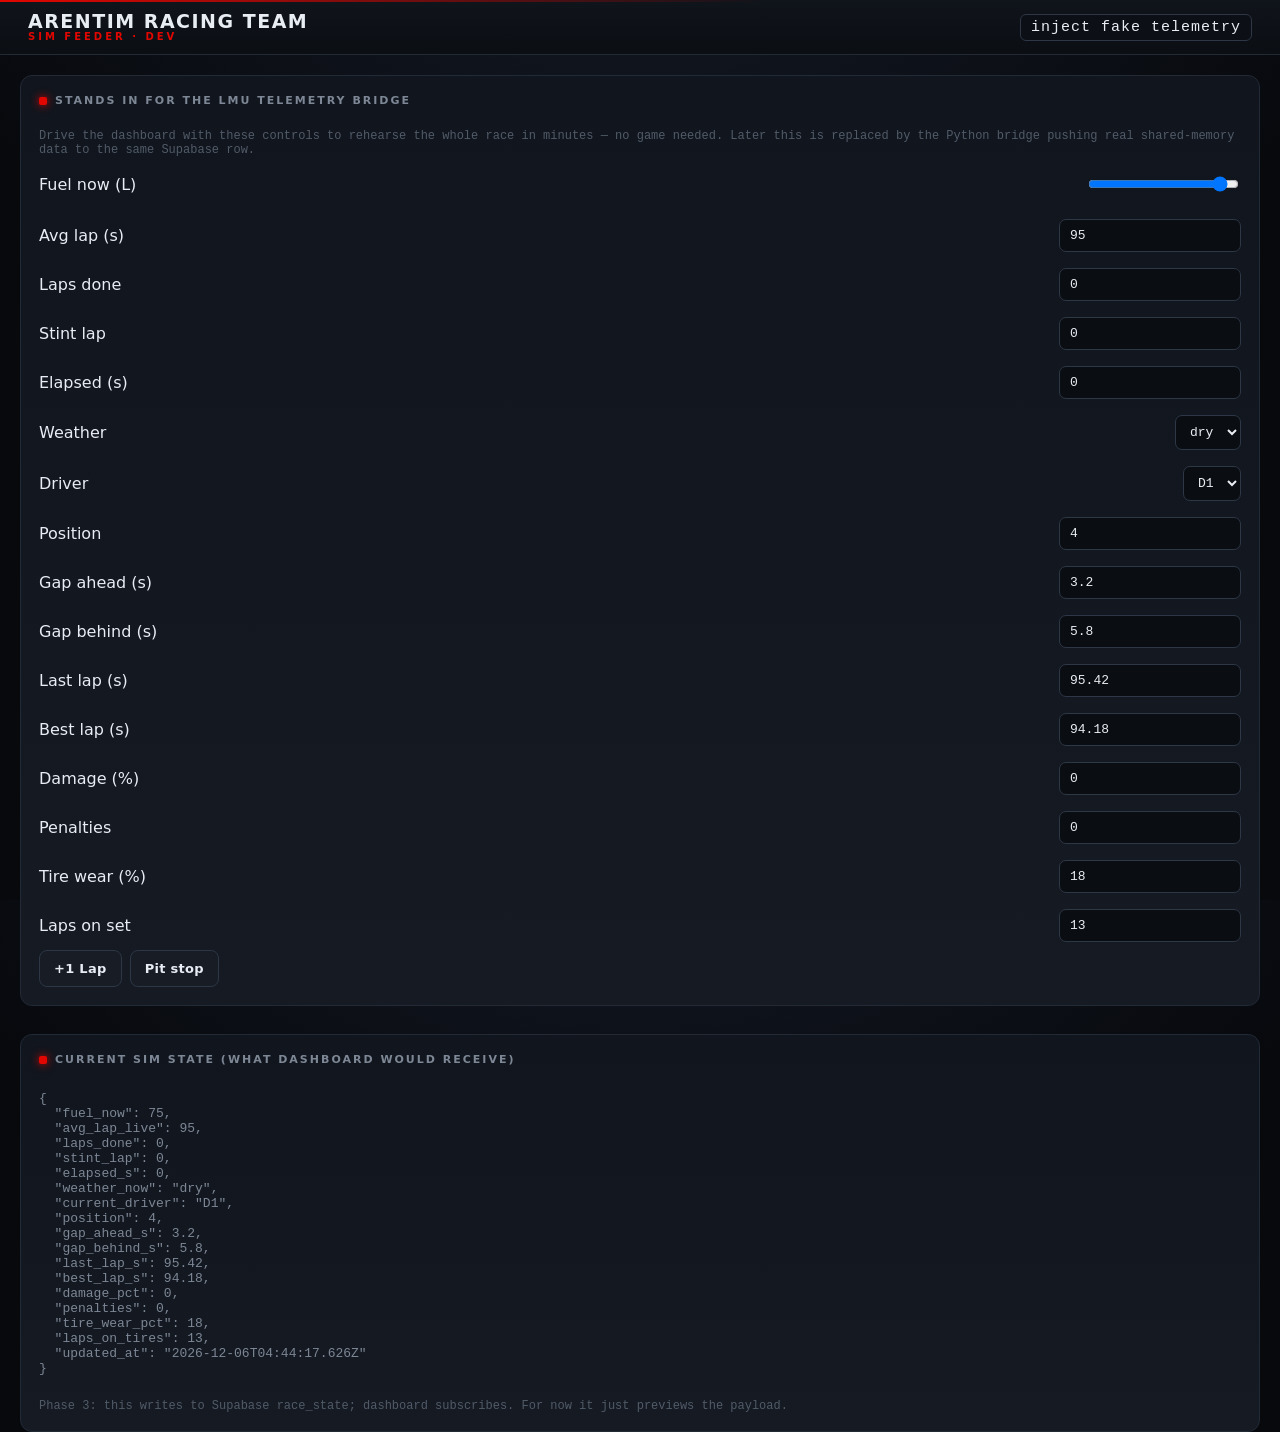
==== web/sim.html @ c00c44e1 "Add soft shared-passcode access gate Optional team lock on the pit wall + sim feeder. Set RACE_CONFI" ====
<!DOCTYPE html>
<html lang="en">
<head>
<meta charset="utf-8">
<meta name="viewport" content="width=device-width,initial-scale=1">
<title>Pit Wall — Sim Feeder (dev)</title>
<link rel="stylesheet" href="css/style.css">
</head>
<body>
<header>
  <div class="brand"><span class="t">ARENTIM RACING TEAM</span><span class="s">SIM FEEDER · DEV</span></div>
  <div class="spacer"></div>
  <span class="chip">inject fake telemetry</span>
</header>
<div class="wrap">
  <div class="panel">
    <h2>Stands in for the LMU telemetry bridge</h2>
    <p class="note">Drive the dashboard with these controls to rehearse the whole race in
      minutes — no game needed. Later this is replaced by the Python bridge pushing real
      shared-memory data to the same Supabase row.</p>

    <label class="fld">Fuel now (L) <input type="range" id="fuel" min="0" max="75" value="75" oninput="upd()"></label>
    <label class="fld">Avg lap (s) <input type="number" id="lap" value="95" oninput="upd()"></label>
    <label class="fld">Laps done <input type="number" id="laps" value="0" oninput="upd()"></label>
    <label class="fld">Stint lap <input type="number" id="slap" value="0" oninput="upd()"></label>
    <label class="fld">Elapsed (s) <input type="number" id="el" value="0" oninput="upd()"></label>
    <label class="fld">Weather
      <select id="wx" onchange="upd()"><option value="dry">dry</option><option value="wet">wet</option></select>
    </label>
    <label class="fld">Driver
      <select id="drv" onchange="upd()"><option>D1</option><option>D2</option><option>D3</option><option>D4</option></select>
    </label>
    <label class="fld">Position <input type="number" id="pos" value="4" oninput="upd()"></label>
    <label class="fld">Gap ahead (s) <input type="number" step="0.1" id="ga" value="3.2" oninput="upd()"></label>
    <label class="fld">Gap behind (s) <input type="number" step="0.1" id="gb" value="5.8" oninput="upd()"></label>
    <label class="fld">Last lap (s) <input type="number" step="0.001" id="ll" value="95.42" oninput="upd()"></label>
    <label class="fld">Best lap (s) <input type="number" step="0.001" id="bl" value="94.18" oninput="upd()"></label>
    <label class="fld">Damage (%) <input type="number" id="dmg" value="0" oninput="upd()"></label>
    <label class="fld">Penalties <input type="number" id="pen" value="0" oninput="upd()"></label>
    <label class="fld">Tire wear (%) <input type="number" id="tw" value="18" oninput="upd()"></label>
    <label class="fld">Laps on set <input type="number" id="los" value="13" oninput="upd()"></label>
    <div class="btns">
      <button onclick="lapTick()">+1 Lap</button>
      <button onclick="pit()">Pit stop</button>
    </div>
  </div>

  <div class="panel" style="margin-top:12px">
    <h2>Current sim state (what dashboard would receive)</h2>
    <pre id="out" style="color:var(--mut);white-space:pre-wrap"></pre>
    <p class="note">Phase 3: this writes to Supabase <code>race_state</code>; dashboard subscribes.
      For now it just previews the payload.</p>
  </div>
</div>
<script src="js/config.js"></script>
<script src="js/gate.js"></script>
<!-- optional: cross-device sync. Create web/supabase.local.js from the .example to enable. -->
<script src="supabase.local.js" onerror="void 0"></script>
<script src="js/supabase.js"></script>
<script>
function state(){
  return {
    fuel_now:+fuel.value, avg_lap_live:+lap.value, laps_done:+laps.value,
    stint_lap:+slap.value, elapsed_s:+el.value, weather_now:wx.value, current_driver:drv.value,
    position:+pos.value, gap_ahead_s:+ga.value, gap_behind_s:+gb.value,
    last_lap_s:+ll.value, best_lap_s:+bl.value, damage_pct:+dmg.value, penalties:+pen.value,
    tire_wear_pct:+tw.value, laps_on_tires:+los.value,
    updated_at:new Date().toISOString()
  };
}
function upd(){ const s=state(); out.textContent = JSON.stringify(s, null, 2); PitDB.pushState(s); }
function lapTick(){ laps.value=+laps.value+1; slap.value=+slap.value+1; los.value=+los.value+1;
  el.value=+el.value+ +lap.value; fuel.value=Math.max(0,+fuel.value-RACE_CONFIG.fuel_per_lap); upd(); }
function pit(){ slap.value=0; los.value=0; tw.value=0; fuel.value=RACE_CONFIG.tank_cap;
  el.value=+el.value+RACE_CONFIG.pit_loss_s; upd(); }
upd();
</script>
</body>
</html>
---- web/css/style.css ----
/* Arentim Racing Team — Pit Wall. F1-telemetry look, racing red, responsive. */
:root{
  --bg:#07090d; --bg2:#0d1016; --panel:#11151d; --panel2:#151a23;
  --line:#222a36; --line2:#2d3745;
  --txt:#e8edf4; --mut:#7d8795; --dim:#515b68;
  --red:#e10600;           /* team accent */
  --ok:#2ec96b; --warn:#f2b600; --bad:#ff3b30;
  --mono:ui-monospace,"SFMono-Regular",Menlo,"JetBrains Mono",Consolas,monospace;
  --sans:system-ui,"Segoe UI",Roboto,sans-serif;
}
*{box-sizing:border-box}
html,body{margin:0}
body{background:
    radial-gradient(1200px 700px at 50% -8%, #141924 0%, var(--bg) 62%);
  color:var(--txt);font-family:var(--sans);height:100dvh;overflow:hidden;
  display:flex;flex-direction:column;-webkit-font-smoothing:antialiased}

/* ---- top bar ---- */
header{position:relative;display:flex;align-items:center;gap:14px;
  padding:12px clamp(12px,3vw,28px);background:linear-gradient(180deg,#10141b,#0b0e13);
  border-bottom:1px solid var(--line)}
header::before{content:"";position:absolute;left:0;top:0;right:0;height:2px;
  background:linear-gradient(90deg,var(--red),transparent 60%)}
.brand{display:flex;flex-direction:column;line-height:1.05}
.brand .t{font-weight:800;letter-spacing:1.5px;font-size:clamp(14px,1.6vw,19px)}
.brand .s{font-size:10px;letter-spacing:3px;color:var(--red);font-weight:700}
.spacer{flex:1}
.chip{font-family:var(--mono);font-size:clamp(12px,1.4vw,15px);
  padding:4px 10px;border:1px solid var(--line2);border-radius:6px;
  color:var(--txt);background:#0c0f15;letter-spacing:1px}
.chip.clock{font-weight:700;border-color:var(--line2)}
.chip.wet{color:#49b6ff;border-color:#1c3a52;background:#0a1620}
.chip.tgt{color:var(--mut);text-transform:uppercase;font-size:11px}

/* ---- layout ---- */
.wrap{max-width:1360px;width:100%;margin:0 auto;padding:clamp(12px,2vw,20px);
  flex:1;min-height:0;display:flex;flex-direction:column;gap:clamp(10px,1.5vw,16px)}
.grid{display:grid;gap:clamp(10px,1.5vw,16px)}
.big3{grid-template-columns:repeat(3,1fr);flex:0 0 auto}
.mid{grid-template-columns:1.7fr 1fr;flex:1;min-height:0}
.mid > .panel{min-height:0}
.mid > .grid{min-height:0;grid-template-rows:auto auto auto;overflow:auto}

/* ---- weather timeline strip ---- */
.wx-strip{display:flex;align-items:center;gap:12px;flex:0 0 auto}
.wx-bar{position:relative;flex:1;height:16px;border-radius:8px;overflow:hidden;
  border:1px solid var(--line2);background:#0c0f15}
.wx-bar i{position:absolute;top:0;bottom:0}
.wx-bar .mark{position:absolute;top:-3px;bottom:-3px;width:2px;background:#fff;box-shadow:0 0 4px #fff}
.wx-label{font-family:var(--mono);font-size:12px;white-space:nowrap;min-width:110px;text-align:right}

/* ---- box / swap alert banner ---- */
.box-alert{display:none;align-items:center;justify-content:center;gap:8px;
  background:rgba(255,59,48,.14);border:1px solid var(--bad);color:#ff6a60;
  font-family:var(--mono);font-weight:700;letter-spacing:1.5px;text-transform:uppercase;
  padding:10px;border-radius:10px;animation:boxpulse 1s infinite}
.box-alert.on{display:flex}
.box-alert #boxNext{color:#fff}
@keyframes boxpulse{50%{background:rgba(255,59,48,.30)}}

/* ---- mini-stat strip (race info) ---- */
.strip{display:grid;grid-template-columns:repeat(8,1fr);gap:clamp(8px,1vw,12px);flex:0 0 auto}
.mini{background:linear-gradient(180deg,var(--panel),var(--panel2));
  border:1px solid var(--line);border-radius:10px;padding:9px 12px;
  display:flex;flex-direction:column;gap:2px;min-width:0}
.mini .k{font-size:10px;letter-spacing:1.5px;color:var(--mut);text-transform:uppercase;
  white-space:nowrap;overflow:hidden;text-overflow:ellipsis}
.mini .v{font-family:var(--mono);font-weight:700;font-variant-numeric:tabular-nums;
  font-size:clamp(15px,1.5vw,20px);white-space:nowrap}
.mini .v.pos{color:var(--txt)} .mini .v.gap-a{color:#7fe0a0} .mini .v.gap-b{color:#e0a07f}
.mini .v.ok{color:var(--ok)} .mini .v.warn{color:var(--warn)} .mini .v.bad{color:var(--bad)}
@media(max-width:1100px){ .strip{grid-template-columns:repeat(4,1fr)} }
@media(max-width:560px){ .strip{grid-template-columns:repeat(2,1fr)} }

/* ---- panels ---- */
.panel{background:linear-gradient(180deg,var(--panel),var(--panel2));
  border:1px solid var(--line);border-radius:12px;padding:clamp(12px,1.6vw,18px);
  position:relative;display:flex;flex-direction:column}
.tbl-scroll{flex:1;min-height:0;overflow:auto;margin:0 -4px}
.panel h2{margin:0 0 12px;font-size:11px;letter-spacing:2px;color:var(--mut);
  text-transform:uppercase;display:flex;align-items:center;gap:8px}
.panel h2::before{content:"";width:8px;height:8px;background:var(--red);
  border-radius:2px;box-shadow:0 0 8px var(--red)}

/* ---- stat tile ---- */
.stat{text-align:center;align-items:center;justify-content:center;
  padding:clamp(8px,1vw,13px) 10px;gap:2px}
.stat .label{font-size:11px;letter-spacing:2px;color:var(--mut);text-transform:uppercase}
.stat .val{font-family:var(--mono);font-weight:700;font-variant-numeric:tabular-nums;
  font-size:clamp(34px,4.6vw,58px);line-height:1;margin-top:4px;letter-spacing:-1px}
.stat .sub{font-family:var(--mono);color:var(--dim);font-size:12px;margin-top:4px}
.stat.hot .val{color:var(--warn)} .stat.crit .val{color:var(--bad)}

/* ---- status rows ---- */
.kv{display:flex;justify-content:space-between;align-items:center;
  padding:9px 2px;border-bottom:1px solid var(--line)}
.kv:last-child{border-bottom:0}
.kv .k{color:var(--mut);font-size:12px;letter-spacing:1px;text-transform:uppercase}
.kv .v{font-family:var(--mono);font-weight:700;font-variant-numeric:tabular-nums;font-size:16px}
.pill{font-family:var(--mono);font-size:12px;font-weight:700;padding:3px 10px;border-radius:999px;
  letter-spacing:1px}
.pill.ok{color:var(--ok);background:rgba(46,201,107,.12);border:1px solid rgba(46,201,107,.35)}
.pill.bad{color:var(--bad);background:rgba(255,59,48,.12);border:1px solid rgba(255,59,48,.4)}

/* ---- tire bar ---- */
.bar{height:14px;border-radius:7px;background:#0a0d12;border:1px solid var(--line2);
  overflow:hidden;margin:8px 0}
.bar > i{display:block;height:100%;background:linear-gradient(90deg,var(--ok),var(--warn));
  transition:width .3s}
.bar.over > i{background:linear-gradient(90deg,var(--warn),var(--bad))}

/* ---- events ---- */
.btns{display:flex;gap:8px;flex-wrap:wrap}
button{font-family:var(--sans);background:#171c25;color:var(--txt);
  border:1px solid var(--line2);border-radius:8px;padding:10px 14px;cursor:pointer;
  font-size:13px;font-weight:600;letter-spacing:.3px;transition:.15s}
button:hover{border-color:var(--red);transform:translateY(-1px)}
button.alert{border-color:#5a1714;color:#ff6a60;background:#1a0f0e}
button.alert:hover{border-color:var(--bad);background:#241110}

/* ---- plan table ---- */
table{width:100%;border-collapse:collapse;font-family:var(--mono);font-size:13px}
th,td{text-align:left;padding:9px 10px;border-bottom:1px solid var(--line);
  font-variant-numeric:tabular-nums}
th{color:var(--mut);font-weight:600;font-size:11px;letter-spacing:1.5px;text-transform:uppercase}
tbody tr:hover{background:#0f141c}
tr.done{opacity:.4} tr.done td:first-child{border-left:2px solid var(--dim)}
tr.active{background:rgba(225,6,0,.08)} tr.active td:first-child{border-left:2px solid var(--red)}
.tire{padding:1px 8px;border-radius:5px;font-size:11px;font-weight:700;letter-spacing:1px}
.tire.soft{color:#ff4d4d;background:#2a0f10}.tire.med{color:#f2b600;background:#2a230a}
.tire.hard{color:#d8dee8;background:#1c222b}.tire.wet{color:#49b6ff;background:#0a1a28}
.act{color:var(--mut)} .act.new{color:var(--ok)}

.note{color:var(--dim);font-size:12px;margin:10px 0 0;font-family:var(--mono)}

/* ---- clickable chip + damage modal ---- */
.mini.clickable{cursor:pointer;transition:.15s}
.mini.clickable:hover{border-color:var(--red)}
.modal-bg{position:fixed;inset:0;background:rgba(0,0,0,.72);display:none;
  align-items:center;justify-content:center;z-index:50;backdrop-filter:blur(3px)}
.modal-bg.open{display:flex}
.modal{background:linear-gradient(180deg,var(--panel),var(--panel2));
  border:1px solid var(--line2);border-radius:14px;width:min(520px,92vw);
  max-height:92dvh;overflow:auto;padding:22px;position:relative}
.modal.wide{width:min(760px,94vw)}
.laptbl{width:100%;border-collapse:collapse;margin-top:12px;font-family:var(--mono);font-size:13px}
.laptbl th{text-align:left;color:var(--mut);font-weight:600;font-size:11px;text-transform:uppercase;
  letter-spacing:1px;padding:6px 8px;border-bottom:1px solid var(--line2);position:sticky;top:0;background:var(--panel)}
.laptbl td{padding:6px 8px;border-bottom:1px solid var(--line);font-variant-numeric:tabular-nums}
.laptbl tbody tr:hover{background:#0d131b}
.laptbl td.best{color:#b06cff;font-weight:700}
#lapBody{max-height:56dvh;overflow:auto;margin-top:4px}
.modal .x{position:absolute;top:12px;right:14px;cursor:pointer;color:var(--mut);
  font-size:18px;background:none;border:0;padding:4px 8px}
.modal .x:hover{color:var(--txt)}
.carwrap{display:flex;justify-content:center;padding:6px 0 14px}
.rec{margin-top:14px;padding:12px 14px;border-radius:10px;border:1px solid;
  font-family:var(--mono);font-size:13px}
.rec.bad{color:#ff6a60;border-color:rgba(255,59,48,.5);background:rgba(255,59,48,.1)}
.rec.warn{color:#ffce45;border-color:rgba(242,182,0,.5);background:rgba(242,182,0,.08)}
.rec.ok{color:#5fe08a;border-color:rgba(46,201,107,.5);background:rgba(46,201,107,.08)}
/* damage list + tyres (blackrack-style) */
.sub-h{font-size:11px;letter-spacing:2px;color:var(--mut);text-transform:uppercase;margin:0 0 10px}
.dmg-cols{display:grid;grid-template-columns:1fr 1.15fr;gap:20px;margin-top:4px}
@media(max-width:480px){.dmg-cols{grid-template-columns:1fr;gap:16px}}
.dmg-list{font-family:var(--mono)}
.dmg-row{display:flex;justify-content:space-between;align-items:center;
  padding:9px 2px;border-bottom:1px solid var(--line);font-size:16px}
.dmg-row>span:first-child{font-weight:700}
.dmg-row .dv{font-weight:700;font-variant-numeric:tabular-nums}
.dmg-row .dv.ok{color:var(--txt)} .dmg-row .dv.warn{color:var(--warn)} .dmg-row .dv.bad{color:var(--bad)}
.dmg-row .dv.rep{color:var(--accent)}
.tyre-grid{display:grid;grid-template-columns:1fr 1fr;gap:10px}
.tyre{display:flex;align-items:center;gap:10px;background:#0d131b;border:1px solid var(--line);
  border-radius:9px;padding:9px 10px}
.tyre .tbar{width:7px;align-self:stretch;min-height:34px;border-radius:4px;flex:0 0 auto}
.tyre .tbar.ok{background:var(--ok)} .tyre .tbar.warn{background:var(--warn)} .tyre .tbar.bad{background:var(--bad)}
.tyre .tn{font-family:var(--mono);font-weight:700;font-size:13px;margin-bottom:2px}
.tyre .tv{font-family:var(--mono);font-size:10.5px;color:var(--mut);line-height:1.4}
.dmg-meta{margin-top:16px;font-family:var(--mono);font-size:12px;color:var(--dim)}
/* event log */
.ev-log{margin-top:12px;display:flex;flex-direction:column;gap:6px;max-height:160px;overflow:auto}
.ev-item{font-family:var(--mono);font-size:11.5px;color:var(--mut);padding:6px 8px;
  background:#0d131b;border:1px solid var(--line);border-radius:7px;line-height:1.4}
.ev-item .ev-t{color:var(--accent);font-weight:700;margin-right:6px}
.ev-item .ok{color:var(--ok)} .ev-item .bad{color:var(--bad)}
/* what-if comparison */
.cmp-head,.cmp-row{display:grid;grid-template-columns:1.4fr 1fr 1fr;gap:8px;align-items:center;
  font-family:var(--mono);padding:9px 2px;border-bottom:1px solid var(--line)}
.cmp-head{color:var(--mut);font-size:11px;letter-spacing:1px;text-transform:uppercase;margin-top:14px}
.cmp-row{font-size:15px}
.cmp-row>span:first-child{font-weight:600}
.cmp-b{color:var(--mut);text-align:right} .cmp-w{text-align:right;font-weight:700}
.cmp-w.ok{color:var(--ok)} .cmp-w.bad{color:var(--bad)}
input,select{background:#0a0d12;color:var(--txt);border:1px solid var(--line2);
  border-radius:7px;padding:8px 10px;font-size:13px;font-family:var(--mono)}
label.fld{display:flex;justify-content:space-between;align-items:center;gap:10px;margin:8px 0}

/* ---- responsive ---- */
@media(max-width:900px){
  /* drop cockpit lock, allow natural scroll on small screens */
  body{height:auto;min-height:100dvh;overflow:auto}
  .wrap{flex:0 1 auto}
  .mid{grid-template-columns:1fr;flex:0 1 auto}
  .mid > .panel{overflow:visible}
  .tbl-scroll{overflow:visible}
}
@media(max-width:560px){
  .big3{grid-template-columns:1fr} .stat{padding:14px 10px}
  header{flex-wrap:wrap;gap:8px} .brand{flex:1 0 100%}
  .chip{font-size:12px}
}
/* big TV: let it breathe */
@media(min-width:1600px){ .wrap{max-width:1500px} }
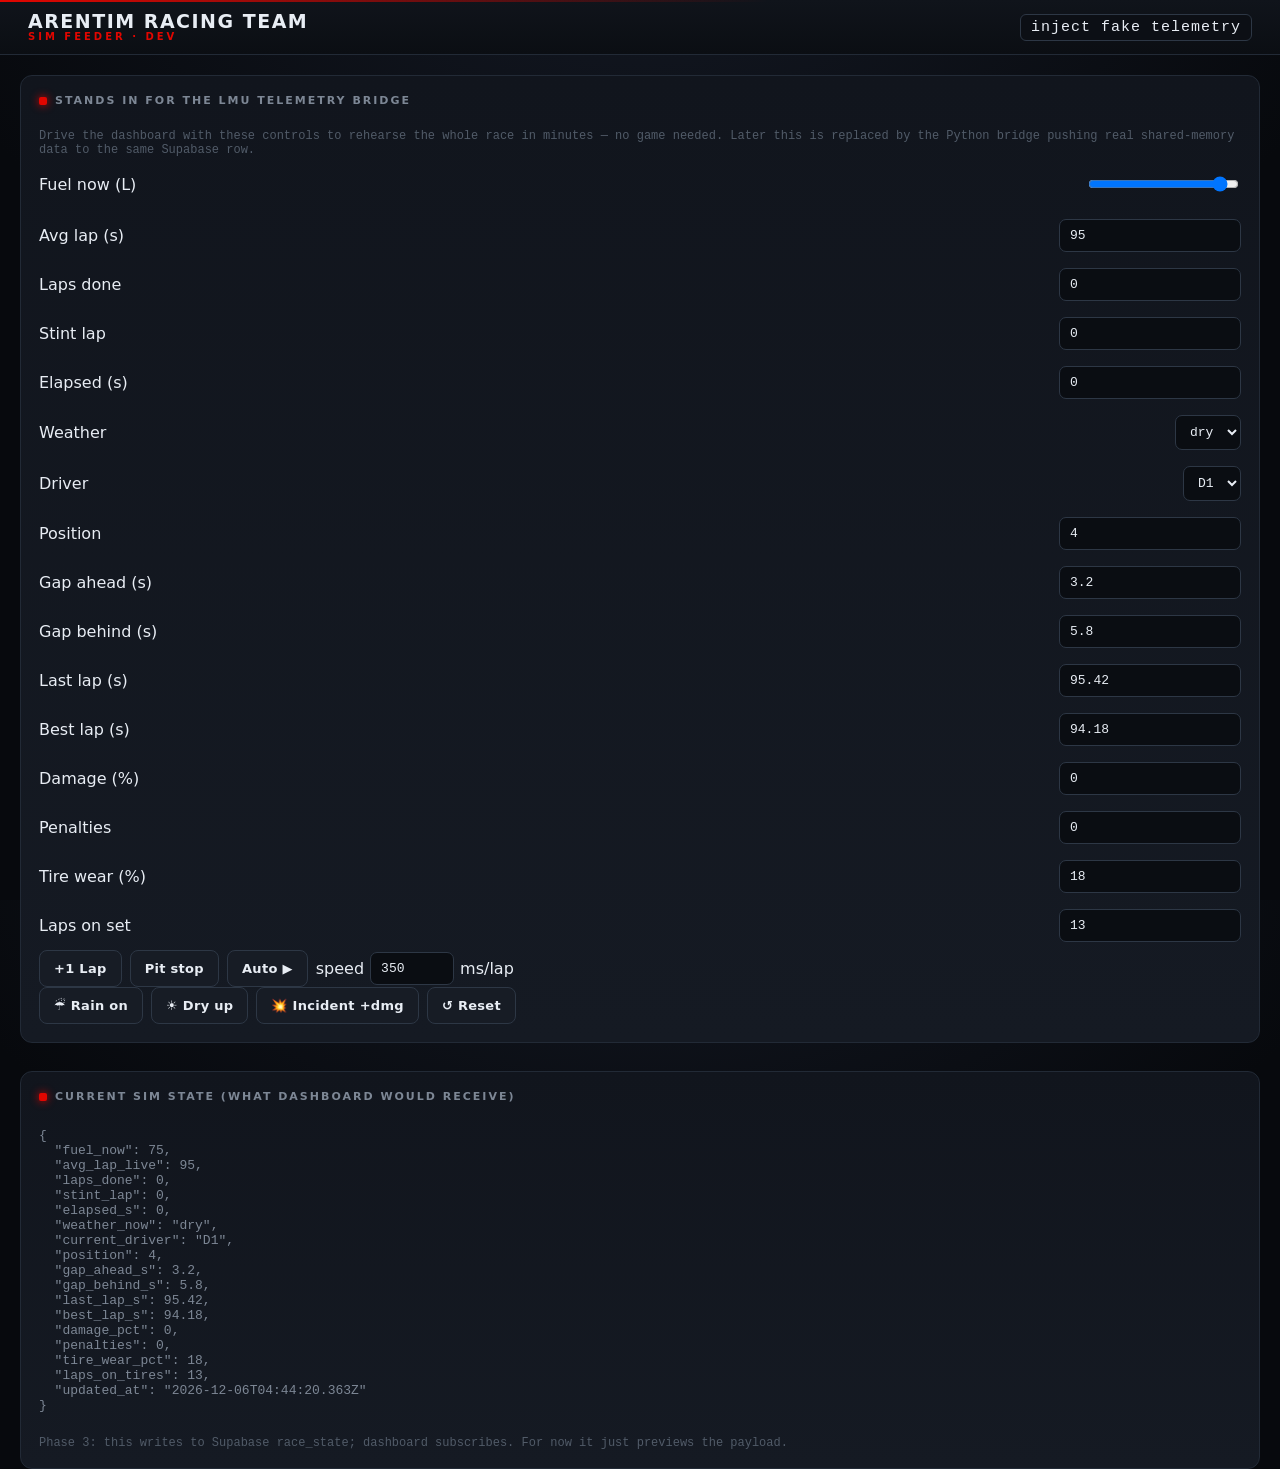
==== commit bd96618d: "Add sim feeder auto-play and scenario presets Auto ▶ ticks laps on an interval (speed configurable, " ====
--- a/web/sim.html
+++ b/web/sim.html
@@ -42,6 +42,15 @@
     <div class="btns">
       <button onclick="lapTick()">+1 Lap</button>
       <button onclick="pit()">Pit stop</button>
+      <button id="autoBtn" onclick="toggleAuto()">Auto ▶</button>
+      <label class="fld" style="margin:0;display:inline-flex;align-items:center;gap:6px">speed
+        <input type="number" id="spd" value="350" style="width:84px"> ms/lap</label>
+    </div>
+    <div class="btns">
+      <button onclick="scRain()">☔ Rain on</button>
+      <button onclick="scDry()">☀ Dry up</button>
+      <button onclick="scDamage()">💥 Incident +dmg</button>
+      <button onclick="scReset()">↺ Reset</button>
     </div>
   </div>
 
@@ -73,6 +82,36 @@
   el.value=+el.value+ +lap.value; fuel.value=Math.max(0,+fuel.value-RACE_CONFIG.fuel_per_lap); upd(); }
 function pit(){ slap.value=0; los.value=0; tw.value=0; fuel.value=RACE_CONFIG.tank_cap;
   el.value=+el.value+RACE_CONFIG.pit_loss_s; upd(); }
+
+// ---- auto-play: rehearse the whole race fast ----
+let _auto=null;
+function toggleAuto(){
+  const b=document.getElementById('autoBtn');
+  if(_auto){ clearInterval(_auto); _auto=null; b.textContent='Auto ▶'; return; }
+  b.textContent='Auto ⏸';
+  const ms=Math.max(50, +document.getElementById('spd').value || 350);
+  _auto=setInterval(()=>{
+    if(+el.value >= RACE_CONFIG.duration_s){ toggleAuto(); return; }   // race over
+    // vary lap time around the pace (wet is slower)
+    const base = +lap.value * (wx.value==='wet' ? RACE_CONFIG.wet_lap_factor : 1);
+    ll.value = (base + (Math.random()*1.6 - 0.5)).toFixed(3);
+    // creep tyre wear + fuel; pit when nearly dry
+    tw.value = Math.min(100, (+tw.value) + 1.4).toFixed(0);
+    if(+fuel.value - RACE_CONFIG.fuel_per_lap <= RACE_CONFIG.fuel_per_lap) pit();
+    else lapTick();
+  }, ms);
+}
+
+// ---- one-click scenarios ----
+function scRain(){ wx.value='wet'; upd(); }
+function scDry(){ wx.value='dry'; upd(); }
+function scDamage(){ dmg.value=Math.min(100, (+dmg.value||0)+25); pos.value=+pos.value+1; upd(); }
+function scReset(){
+  if(_auto) toggleAuto();
+  [['fuel',75],['lap',95],['laps',0],['slap',0],['el',0],['pos',4],['ga',3.2],['gb',5.8],
+   ['ll',95.42],['bl',94.18],['dmg',0],['pen',0],['tw',18],['los',13]].forEach(([id,v])=>{ document.getElementById(id).value=v; });
+  wx.value='dry'; drv.value='D1'; upd();
+}
 upd();
 </script>
 </body>
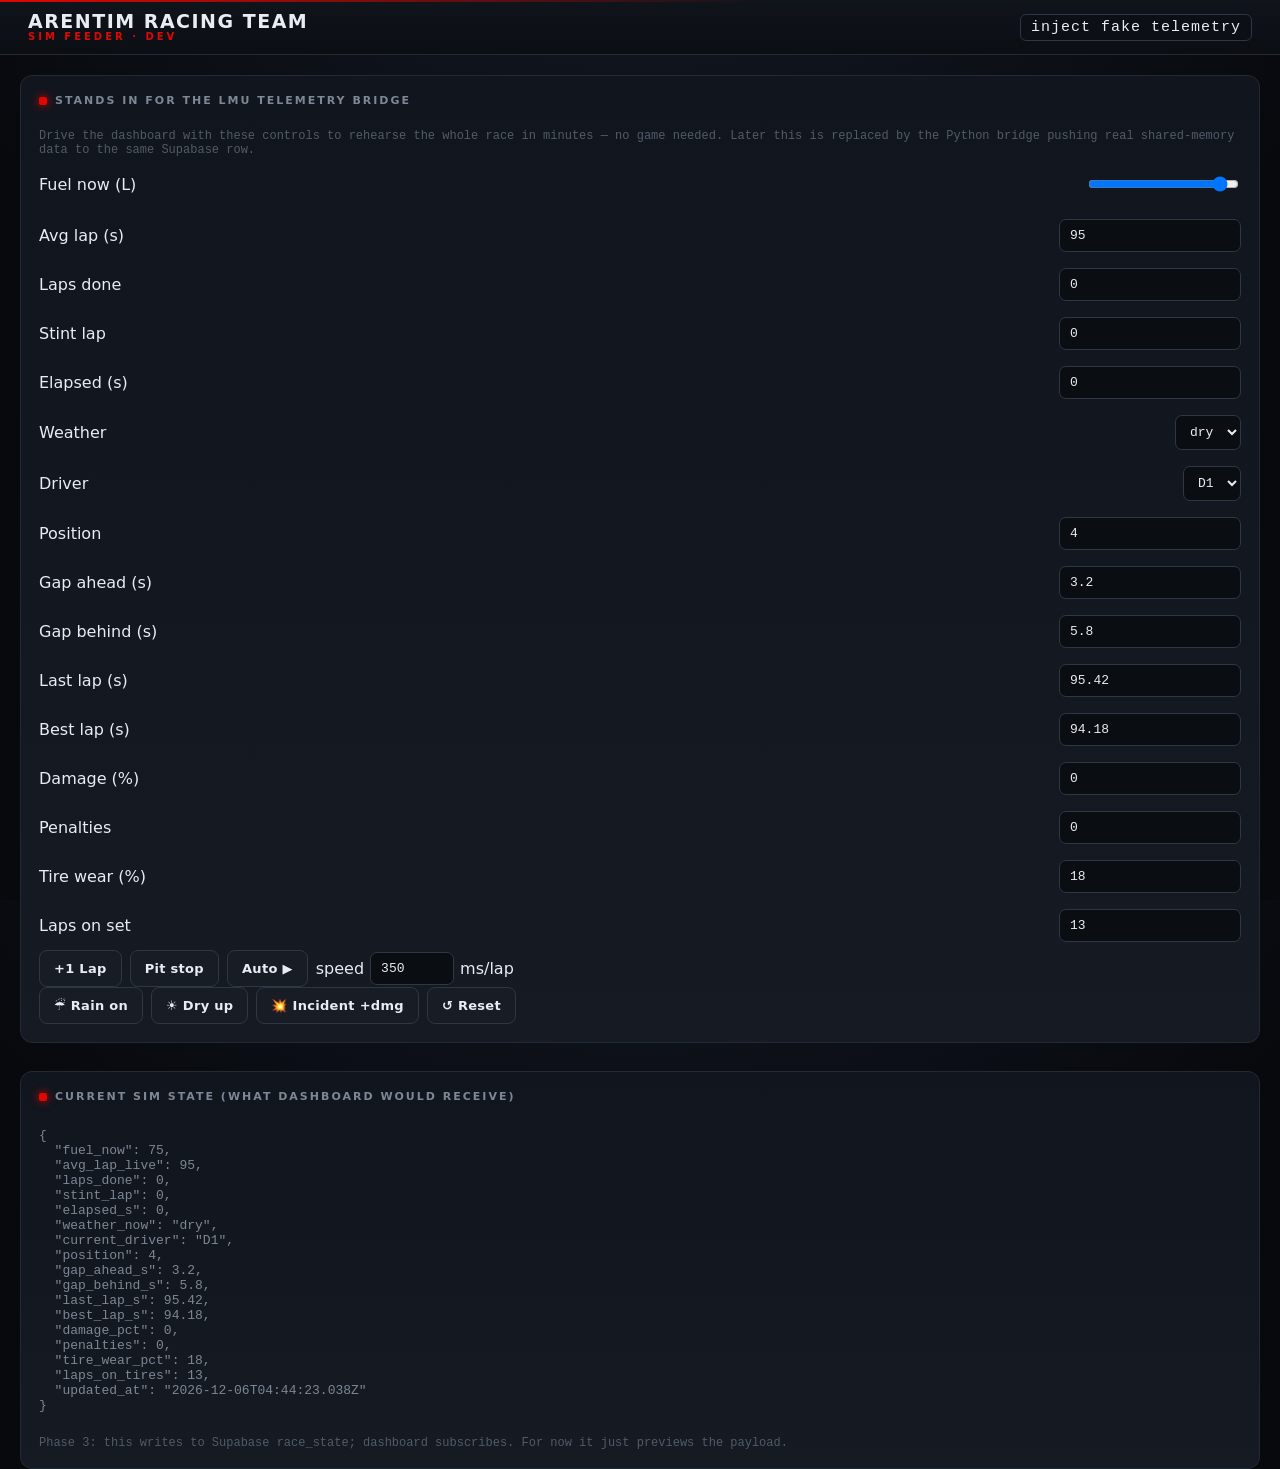
==== commit b8280556: "Set up Cloudflare Pages deploy with build-time key injection Public repo stays key-free: supabase.co" ====
--- a/web/sim.html
+++ b/web/sim.html
@@ -63,7 +63,8 @@
 </div>
 <script src="js/config.js"></script>
 <script src="js/gate.js"></script>
-<!-- optional: cross-device sync. Create web/supabase.local.js from the .example to enable. -->
+<!-- cross-device sync. supabase.config.js = public keys (written at deploy); supabase.local.js = local override w/ passcode. -->
+<script src="supabase.config.js" onerror="void 0"></script>
 <script src="supabase.local.js" onerror="void 0"></script>
 <script src="js/supabase.js"></script>
 <script>
--- a/web/css/style.css
+++ b/web/css/style.css
@@ -31,6 +31,10 @@
 .chip.clock{font-weight:700;border-color:var(--line2)}
 .chip.wet{color:#49b6ff;border-color:#1c3a52;background:#0a1620}
 .chip.tgt{color:var(--mut);text-transform:uppercase;font-size:11px}
+.chip.conn{font-weight:700}
+.chip.conn.live{color:#5fe08a;border-color:rgba(46,201,107,.45);background:rgba(46,201,107,.08)}
+.chip.conn.stale{color:#ffce45;border-color:rgba(242,182,0,.45);background:rgba(242,182,0,.08)}
+.chip.conn.idle{color:var(--mut);border-color:var(--line2)}
 
 /* ---- layout ---- */
 .wrap{max-width:1360px;width:100%;margin:0 auto;padding:clamp(12px,2vw,20px);
@@ -150,6 +154,38 @@
 .laptbl tbody tr:hover{background:#0d131b}
 .laptbl td.best{color:#b06cff;font-weight:700}
 #lapBody{max-height:56dvh;overflow:auto;margin-top:4px}
+.loadbar{display:inline-block;vertical-align:middle;width:70px;height:7px;border-radius:4px;
+  background:#1a2432;overflow:hidden;margin-right:7px}
+.loadbar i{display:block;height:100%;background:var(--accent)}
+.laptbl .ls{font-size:12px;color:var(--mut)}
+.chip.btn{cursor:pointer;color:var(--txt);font-family:inherit}
+.chip.btn:hover{border-color:var(--accent);color:#fff}
+.setup-grid{display:grid;grid-template-columns:1fr 1fr;gap:10px 16px;margin-top:6px}
+@media(max-width:560px){.setup-grid{grid-template-columns:1fr}}
+.setup-grid label{display:flex;flex-direction:column;gap:4px;font-size:12px;color:var(--mut)}
+.setup-grid input,.setup-grid select{padding:8px 10px;border-radius:8px;border:1px solid var(--line2);
+  background:#0a1016;color:var(--txt);font-size:14px;font-family:var(--mono)}
+.setup-grid input:focus,.setup-grid select:focus{outline:none;border-color:var(--accent)}
+.btns button.go{background:var(--accent);color:#fff;font-weight:700}
+/* race timeline */
+.tl-wxband{display:flex;height:9px;border-radius:5px;overflow:hidden;margin:10px 0 4px;border:1px solid var(--line)}
+.tl-wx.dry{background:#1d2a16}.tl-wx.wet{background:#153a52}
+.tl-track{position:relative;display:flex;height:58px;border-radius:8px;overflow:hidden;border:1px solid var(--line2);background:#0a1016}
+.tl-seg{display:flex;flex-direction:column;justify-content:center;align-items:center;gap:2px;
+  min-width:0;overflow:hidden;border-right:1px solid rgba(0,0,0,.4);color:#fff;font-family:var(--mono);
+  font-size:10.5px;white-space:nowrap;padding:0 2px}
+.tl-seg b{font-size:12px}
+.tl-seg span{opacity:.85;font-size:9.5px}
+.tl-seg.done{opacity:.45}
+.tl-seg.d0{background:#c2342e}.tl-seg.d1{background:#2f6fb0}.tl-seg.d2{background:#3f9e5a}.tl-seg.d3{background:#b7872f}
+.tl-now{position:absolute;top:-3px;bottom:-3px;width:2px;background:#fff;box-shadow:0 0 6px #fff}
+.tl-now::after{content:'';position:absolute;top:-4px;left:-3px;border:4px solid transparent;border-top-color:#fff}
+.tl-axis{display:flex;justify-content:space-between;font-family:var(--mono);font-size:10px;color:var(--mut);margin-top:5px}
+.tl-legend{display:flex;flex-wrap:wrap;gap:12px;margin-top:14px;font-family:var(--mono);font-size:12px;color:var(--mut)}
+.tl-key{display:inline-flex;align-items:center;gap:6px}
+.tl-key i{width:12px;height:12px;border-radius:3px;display:inline-block}
+.tl-key i.d0{background:#c2342e}.tl-key i.d1{background:#2f6fb0}.tl-key i.d2{background:#3f9e5a}.tl-key i.d3{background:#b7872f}
+.tl-key i.now{background:#fff;width:3px;height:14px;border-radius:1px}
 .modal .x{position:absolute;top:12px;right:14px;cursor:pointer;color:var(--mut);
   font-size:18px;background:none;border:0;padding:4px 8px}
 .modal .x:hover{color:var(--txt)}
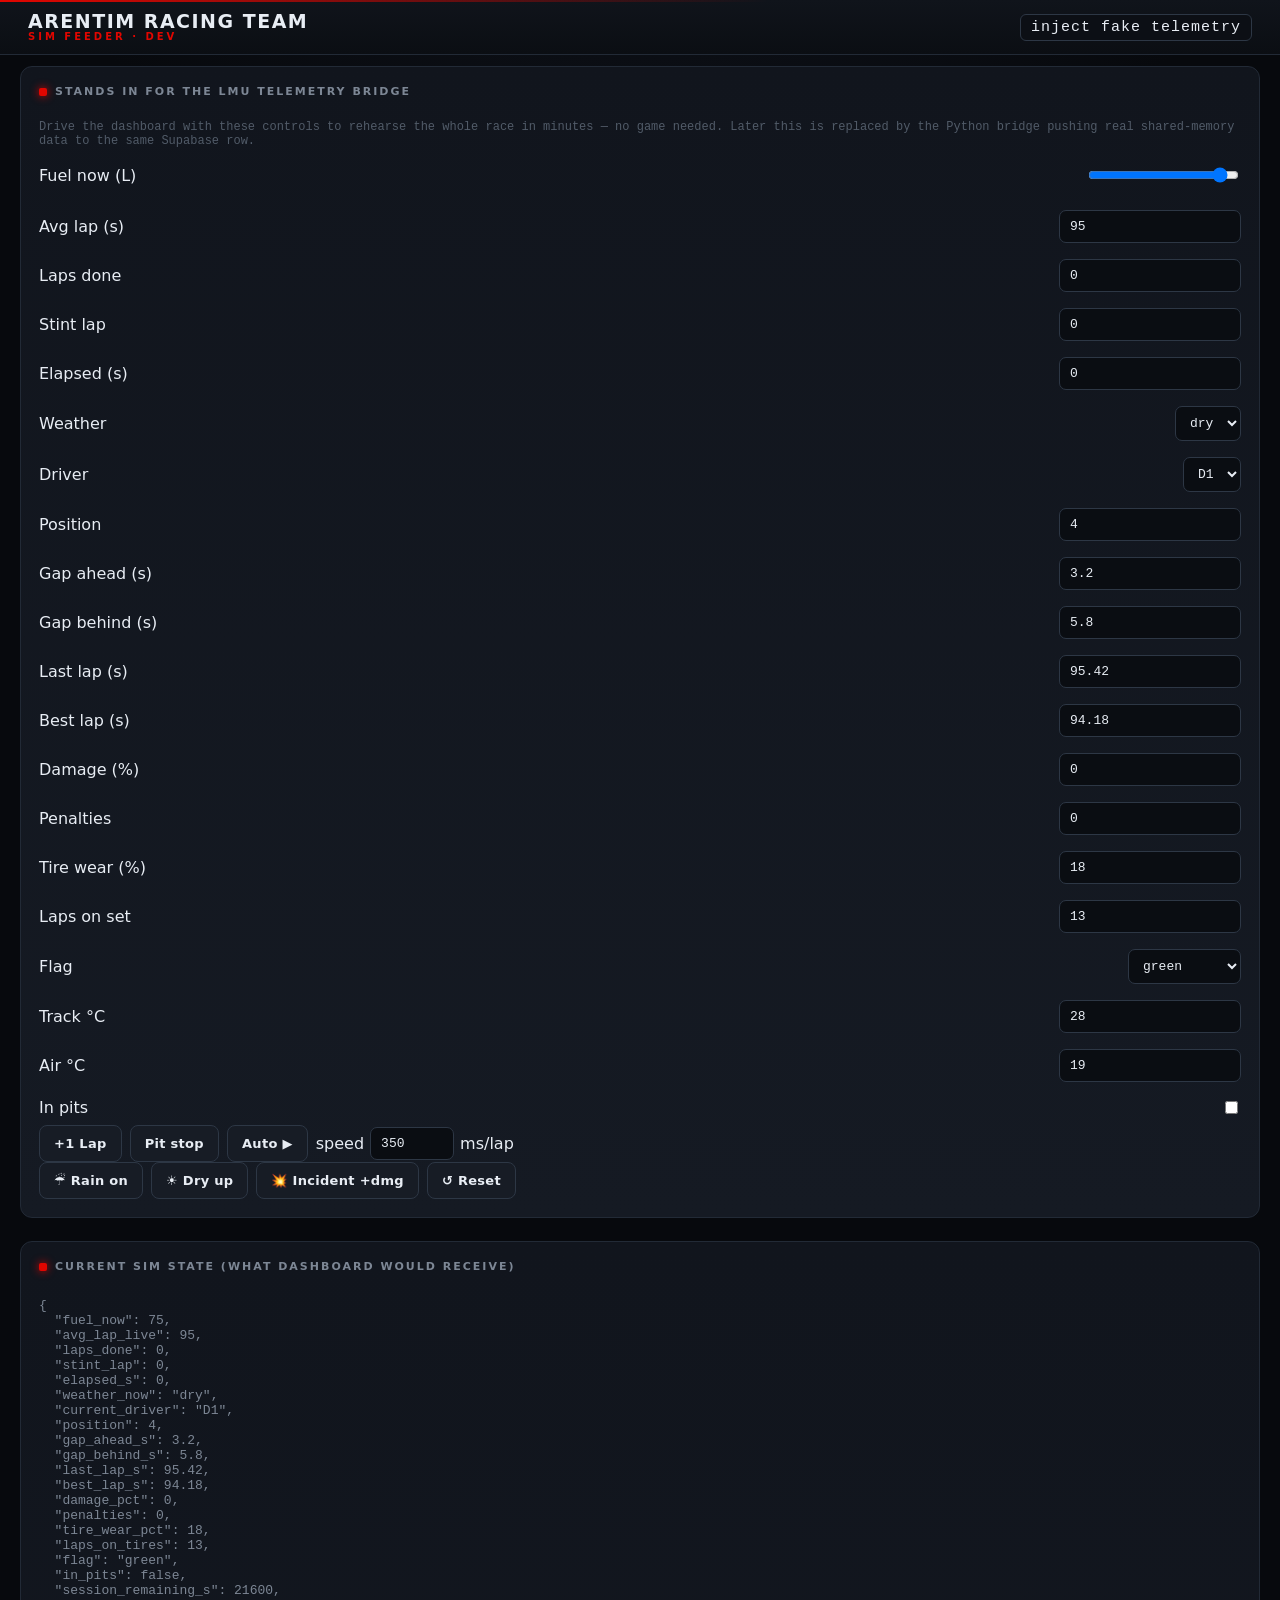
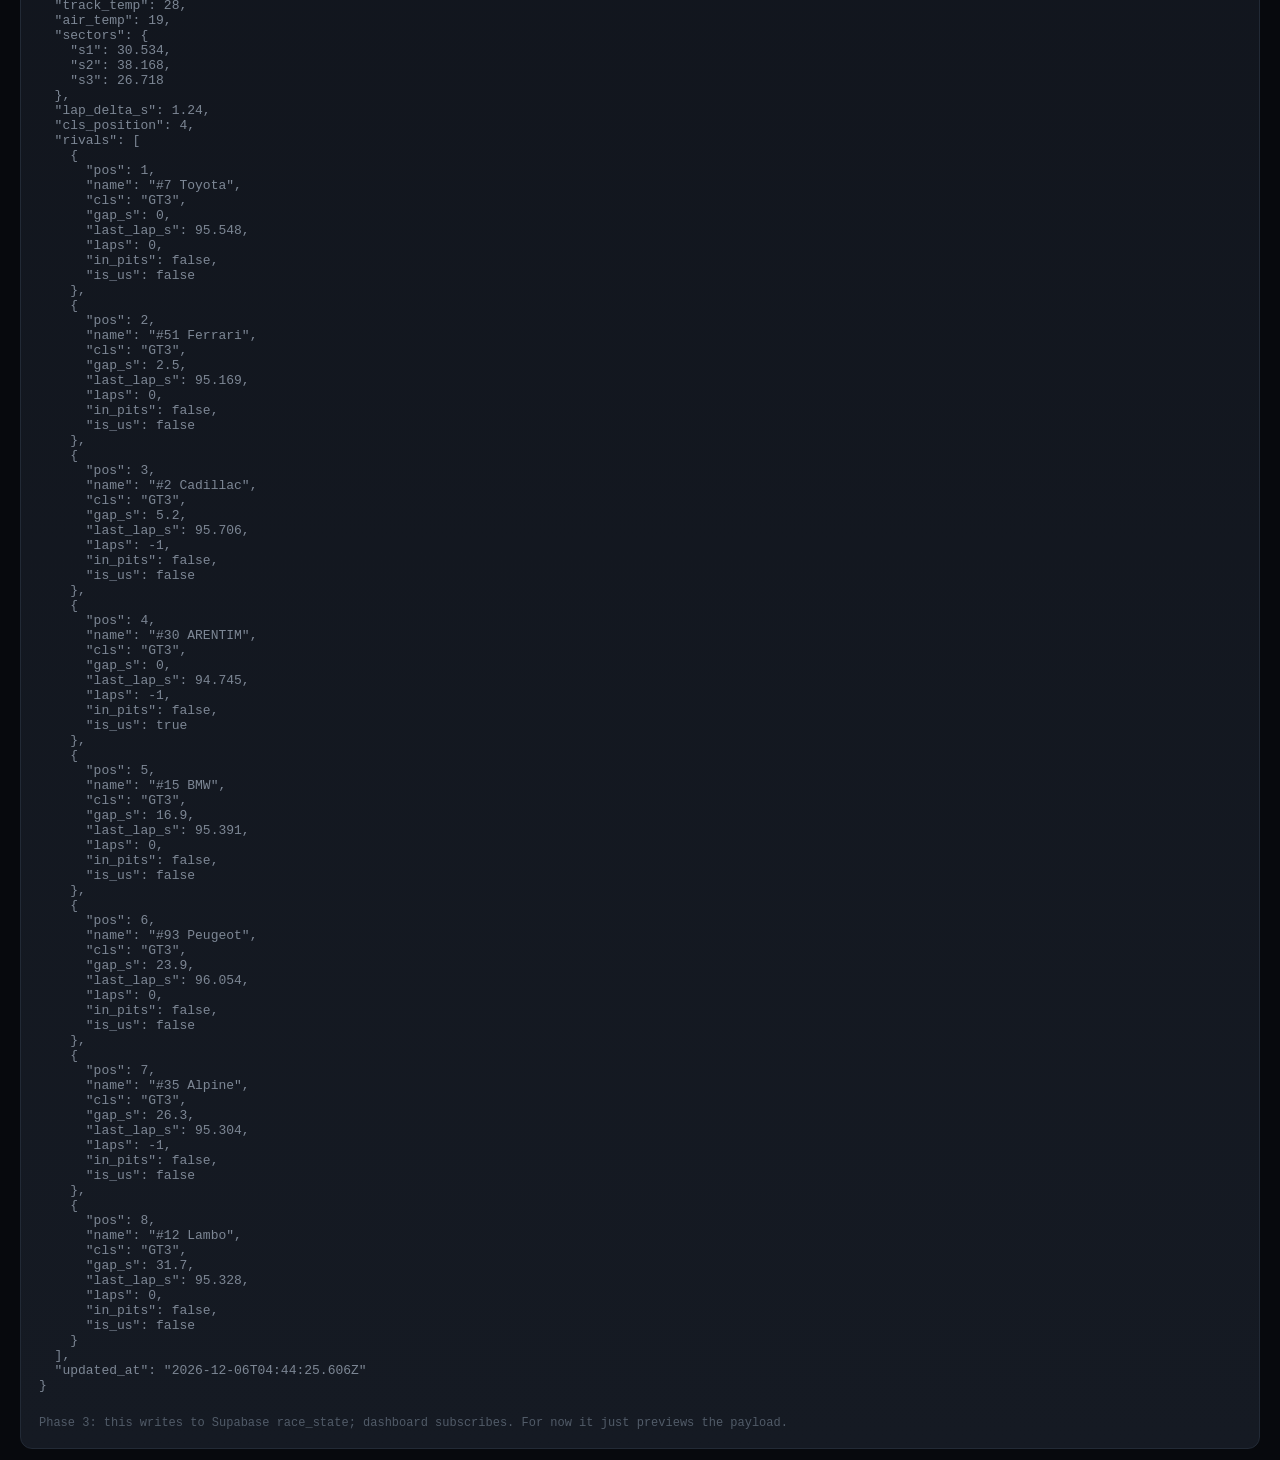
==== commit e6e1f18d: "Add real-telemetry data: flag, standings, sectors, temps, fuel/lap, pit detection - Track flag chip " ====
--- a/web/sim.html
+++ b/web/sim.html
@@ -39,6 +39,12 @@
     <label class="fld">Penalties <input type="number" id="pen" value="0" oninput="upd()"></label>
     <label class="fld">Tire wear (%) <input type="number" id="tw" value="18" oninput="upd()"></label>
     <label class="fld">Laps on set <input type="number" id="los" value="13" oninput="upd()"></label>
+    <label class="fld">Flag
+      <select id="flag" onchange="upd()"><option value="green">green</option><option value="yellow">yellow</option><option value="fcy">FCY</option><option value="checkered">checkered</option></select>
+    </label>
+    <label class="fld">Track °C <input type="number" id="ttemp" value="28" oninput="upd()"></label>
+    <label class="fld">Air °C <input type="number" id="atemp" value="19" oninput="upd()"></label>
+    <label class="fld">In pits <input type="checkbox" id="inpit" onchange="upd()"></label>
     <div class="btns">
       <button onclick="lapTick()">+1 Lap</button>
       <button onclick="pit()">Pit stop</button>
@@ -68,13 +74,40 @@
 <script src="supabase.local.js" onerror="void 0"></script>
 <script src="js/supabase.js"></script>
 <script>
+// fabricate a plausible field of rivals around our position (dev only)
+function genRivals(myPos, myLast, myLap){
+  const names=['#7 Toyota','#51 Ferrari','#2 Cadillac','#6 Porsche','#15 BMW','#93 Peugeot','#35 Alpine','#12 Lambo'];
+  const N=8; const out=[]; let gap=0;
+  for(let i=0;i<N;i++){
+    const p=i+1;
+    const mine = p===myPos;
+    gap += (i===0?0: 2 + Math.random()*8);
+    out.push({
+      pos:p, name: mine?'#30 ARENTIM':names[i%names.length], cls:'GT3',
+      gap_s: mine?0: +gap.toFixed(1),
+      last_lap_s: +( (myLast||95) + (Math.random()*2-0.8) ).toFixed(3),
+      laps: (myLap||0) - (Math.random()<0.2?1:0),
+      in_pits: Math.random()<0.08, is_us: mine
+    });
+  }
+  return out;
+}
 function state(){
+  const ll_=+ll.value, bl_=+bl.value;
   return {
     fuel_now:+fuel.value, avg_lap_live:+lap.value, laps_done:+laps.value,
     stint_lap:+slap.value, elapsed_s:+el.value, weather_now:wx.value, current_driver:drv.value,
     position:+pos.value, gap_ahead_s:+ga.value, gap_behind_s:+gb.value,
-    last_lap_s:+ll.value, best_lap_s:+bl.value, damage_pct:+dmg.value, penalties:+pen.value,
+    last_lap_s:ll_, best_lap_s:bl_, damage_pct:+dmg.value, penalties:+pen.value,
     tire_wear_pct:+tw.value, laps_on_tires:+los.value,
+    // --- new real-telemetry fields ---
+    flag:flag.value, in_pits:inpit.checked,
+    session_remaining_s: Math.max(0, RACE_CONFIG.duration_s - (+el.value)),
+    track_temp:+ttemp.value, air_temp:+atemp.value,
+    sectors:{ s1:+(ll_*0.32).toFixed(3), s2:+(ll_*0.40).toFixed(3), s3:+(ll_*0.28).toFixed(3) },
+    lap_delta_s:+(ll_-bl_).toFixed(3),
+    cls_position:+pos.value,
+    rivals: genRivals(+pos.value, ll_, +laps.value),
     updated_at:new Date().toISOString()
   };
 }
@@ -110,8 +143,8 @@
 function scReset(){
   if(_auto) toggleAuto();
   [['fuel',75],['lap',95],['laps',0],['slap',0],['el',0],['pos',4],['ga',3.2],['gb',5.8],
-   ['ll',95.42],['bl',94.18],['dmg',0],['pen',0],['tw',18],['los',13]].forEach(([id,v])=>{ document.getElementById(id).value=v; });
-  wx.value='dry'; drv.value='D1'; upd();
+   ['ll',95.42],['bl',94.18],['dmg',0],['pen',0],['tw',18],['los',13],['ttemp',28],['atemp',19]].forEach(([id,v])=>{ document.getElementById(id).value=v; });
+  wx.value='dry'; drv.value='D1'; flag.value='green'; inpit.checked=false; upd();
 }
 upd();
 </script>
--- a/web/css/style.css
+++ b/web/css/style.css
@@ -12,7 +12,7 @@
 html,body{margin:0}
 body{background:
     radial-gradient(1200px 700px at 50% -8%, #141924 0%, var(--bg) 62%);
-  color:var(--txt);font-family:var(--sans);height:100dvh;overflow:hidden;
+  color:var(--txt);font-family:var(--sans);min-height:100dvh;overflow-y:auto;
   display:flex;flex-direction:column;-webkit-font-smoothing:antialiased}
 
 /* ---- top bar ---- */
@@ -41,17 +41,47 @@
   flex:1;min-height:0;display:flex;flex-direction:column;gap:clamp(10px,1.5vw,16px)}
 .grid{display:grid;gap:clamp(10px,1.5vw,16px)}
 .big3{grid-template-columns:repeat(3,1fr);flex:0 0 auto}
-.mid{grid-template-columns:1.7fr 1fr;flex:1;min-height:0}
-.mid > .panel{min-height:0}
-.mid > .grid{min-height:0;grid-template-rows:auto auto auto;overflow:auto}
+.mid{grid-template-columns:1.7fr 1.05fr;flex:1;min-height:0;align-items:start}
+.rightcol{grid-template-columns:1fr 1fr;align-content:start}
+.rightcol .evpanel{grid-column:1 / -1}
 
 /* ---- weather timeline strip ---- */
 .wx-strip{display:flex;align-items:center;gap:12px;flex:0 0 auto}
-.wx-bar{position:relative;flex:1;height:16px;border-radius:8px;overflow:hidden;
+.wx-title{font-size:10px;letter-spacing:2px;color:var(--mut);font-weight:700;min-width:58px}
+.wx-wrap{flex:1;min-width:0;position:relative}
+.wx-bar{cursor:crosshair}
+.wx-tip{position:absolute;top:-32px;transform:translateX(-50%);padding:4px 9px;border-radius:6px;
+  font-family:var(--mono);font-size:12px;white-space:nowrap;pointer-events:none;opacity:0;
+  transition:opacity .1s;border:1px solid var(--line2);background:#0c1017;z-index:60;
+  box-shadow:0 4px 14px rgba(0,0,0,.6)}
+.wx-tip.show{opacity:1}
+.wx-tip.wet{color:#6fc4ff;border-color:#1c3a52}
+.wx-tip.dry{color:#7fb06a;border-color:#22311b}
+.wx-tip b{color:var(--txt)}
+.wx-bar{position:relative;display:flex;height:22px;border-radius:7px;overflow:hidden;
   border:1px solid var(--line2);background:#0c0f15}
-.wx-bar i{position:absolute;top:0;bottom:0}
-.wx-bar .mark{position:absolute;top:-3px;bottom:-3px;width:2px;background:#fff;box-shadow:0 0 4px #fff}
-.wx-label{font-family:var(--mono);font-size:12px;white-space:nowrap;min-width:110px;text-align:right}
+.wx-seg{display:flex;align-items:center;justify-content:center;min-width:0;overflow:hidden;
+  border-right:1px solid rgba(0,0,0,.35)}
+.wx-seg:last-child{border-right:0}
+.wx-seg.dry{background:linear-gradient(180deg,#1c2a18,#16210f)}
+.wx-seg.wet{background:linear-gradient(180deg,#14405e,#0f2f49)}
+.wx-seg span{font-family:var(--mono);font-size:10px;font-weight:700;letter-spacing:1px;white-space:nowrap}
+.wx-seg.dry span{color:#7fb06a}.wx-seg.wet span{color:#6fc4ff}
+.wx-now{position:absolute;top:-3px;bottom:-3px;width:2px;background:#fff;box-shadow:0 0 6px #fff;z-index:2}
+.wx-now::after{content:'';position:absolute;top:-4px;left:-3px;border:4px solid transparent;border-top-color:#fff}
+.wx-ticks{position:relative;height:13px;margin-top:2px}
+.wx-ticks span{position:absolute;transform:translateX(-50%);font-family:var(--mono);font-size:9px;color:var(--mut)}
+.wx-ticks span:first-child{transform:none}.wx-ticks span:last-child{transform:translateX(-100%)}
+.wx-label{font-family:var(--mono);font-size:12px;white-space:nowrap;min-width:96px;text-align:right;color:var(--mut)}
+.wx-label.wet{color:#49b6ff;font-weight:700}
+/* strategy stats */
+.plan-stats{display:grid;grid-template-columns:repeat(4,1fr);gap:8px;margin:0 0 12px}
+.plan-stats .ps{background:#0d131b;border:1px solid var(--line);border-radius:8px;padding:7px 9px;
+  display:flex;flex-direction:column;gap:2px}
+.plan-stats .psk{font-size:9px;letter-spacing:1px;color:var(--mut);text-transform:uppercase}
+.plan-stats .psv{font-family:var(--mono);font-weight:700;font-size:15px;font-variant-numeric:tabular-nums}
+.plan-stats .psv.bad{color:var(--bad)}
+@media(max-width:560px){.plan-stats{grid-template-columns:repeat(2,1fr)}}
 
 /* ---- box / swap alert banner ---- */
 .box-alert{display:none;align-items:center;justify-content:center;gap:8px;
@@ -80,7 +110,7 @@
 .panel{background:linear-gradient(180deg,var(--panel),var(--panel2));
   border:1px solid var(--line);border-radius:12px;padding:clamp(12px,1.6vw,18px);
   position:relative;display:flex;flex-direction:column}
-.tbl-scroll{flex:1;min-height:0;overflow:auto;margin:0 -4px}
+.tbl-scroll{max-height:min(46vh,420px);overflow:auto;margin:0 -4px}
 .panel h2{margin:0 0 12px;font-size:11px;letter-spacing:2px;color:var(--mut);
   text-transform:uppercase;display:flex;align-items:center;gap:8px}
 .panel h2::before{content:"";width:8px;height:8px;background:var(--red);
@@ -215,7 +245,7 @@
 .tyre .tv{font-family:var(--mono);font-size:10.5px;color:var(--mut);line-height:1.4}
 .dmg-meta{margin-top:16px;font-family:var(--mono);font-size:12px;color:var(--dim)}
 /* event log */
-.ev-log{margin-top:12px;display:flex;flex-direction:column;gap:6px;max-height:160px;overflow:auto}
+.ev-log{margin-top:10px;display:flex;flex-direction:column;gap:5px;max-height:104px;overflow:auto}
 .ev-item{font-family:var(--mono);font-size:11.5px;color:var(--mut);padding:6px 8px;
   background:#0d131b;border:1px solid var(--line);border-radius:7px;line-height:1.4}
 .ev-item .ev-t{color:var(--accent);font-weight:700;margin-right:6px}
@@ -239,7 +269,16 @@
   .wrap{flex:0 1 auto}
   .mid{grid-template-columns:1fr;flex:0 1 auto}
   .mid > .panel{overflow:visible}
-  .tbl-scroll{overflow:visible}
+  .tbl-scroll{overflow:auto}
+}
+@media(max-width:620px){ .rightcol{grid-template-columns:1fr} }
+/* shorter-than-1080 windows (browser chrome/taskbar): compact to avoid scroll */
+/* shorter-than-1080 windows: trim whitespace only — keep text full size */
+@media(min-width:901px) and (max-height:1000px){
+  .wrap{padding:11px clamp(12px,2vw,20px);gap:11px}
+  .big3 .stat .sub{display:none}
+  .tbl-scroll{max-height:min(46vh,400px)}
+  .ev-log{max-height:84px}
 }
 @media(max-width:560px){
   .big3{grid-template-columns:1fr} .stat{padding:14px 10px}
@@ -248,3 +287,72 @@
 }
 /* big TV: let it breathe */
 @media(min-width:1600px){ .wrap{max-width:1500px} }
+
+/* ============================================================
+   PORTRAIT / VERTICAL MONITOR — stack down the tall screen,
+   size up for distance viewing, fill the height (no empty void).
+   ============================================================ */
+@media (orientation: portrait) and (min-width: 700px){
+  body{height:auto;min-height:100dvh;overflow-y:auto}
+  .wrap{max-width:none;gap:16px;padding:16px 20px}
+
+  /* main area stacks: strategy, then status|tires, then events */
+  .mid{grid-template-columns:1fr;flex:0 1 auto;gap:16px;align-items:stretch}
+  .rightcol{grid-template-columns:1fr 1fr;gap:16px}
+  .tbl-scroll{max-height:none;overflow:visible}
+
+  /* hero stats — big */
+  .big3 .stat{padding:22px 18px}
+  .big3 .label{font-size:13px;letter-spacing:2px}
+  .big3 .val{font-size:clamp(54px,9vw,96px)}
+  .big3 .stat .sub{display:block;font-size:14px}
+
+  /* info strip — 4 wide, two rows, bigger */
+  .strip{grid-template-columns:repeat(4,1fr);gap:12px}
+  .mini{padding:12px 14px}
+  .mini .k{font-size:11px}
+  .mini .v{font-size:21px}
+
+  /* weather taller */
+  .wx-title{font-size:12px;min-width:70px}
+  .wx-bar{height:30px}
+  .wx-seg span{font-size:12px}
+  .wx-ticks span{font-size:11px}
+  .wx-label{font-size:14px;min-width:110px}
+
+  /* panels + table — readable at distance */
+  .panel{padding:20px}
+  .panel h2{font-size:13px}
+  .plan-stats{grid-template-columns:repeat(4,1fr)}
+  .plan-stats .psv{font-size:18px}
+  table{font-size:16px}
+  th{font-size:11px}
+  th,td{padding:11px 8px}
+  .kv{padding:9px 0;font-size:15px}
+  .kv .v{font-size:18px}
+  .ev-log{max-height:none}
+  .btns button{font-size:14px;padding:10px 14px}
+}
+
+/* ---- real-telemetry additions ---- */
+.chip.flag{font-weight:700}
+.chip.flag.f-green{color:#5fe08a;border-color:rgba(46,201,107,.45);background:rgba(46,201,107,.08)}
+.chip.flag.f-yellow{color:#ffce45;border-color:rgba(242,182,0,.5);background:rgba(242,182,0,.10)}
+.chip.flag.f-fcy{color:#ffb000;border-color:rgba(242,150,0,.6);background:rgba(242,150,0,.14);
+  animation:fcyblink 1.1s steps(1) infinite}
+.chip.flag.f-chk{color:var(--txt);border-color:var(--line2);
+  background:repeating-linear-gradient(45deg,#1a1f27 0 6px,#2b323d 6px 12px)}
+@keyframes fcyblink{50%{background:rgba(242,150,0,.30)}}
+.mini .delta{font-family:var(--mono);font-size:11px;font-weight:700;margin-left:6px;font-variant-numeric:tabular-nums}
+.mini .delta.ok{color:var(--ok)} .mini .delta.warn{color:var(--warn)} .mini .delta.bad{color:var(--bad)}
+.wx-right{display:flex;flex-direction:column;align-items:flex-end;gap:2px}
+.wx-temp{font-family:var(--mono);font-size:11px;color:var(--mut);white-space:nowrap}
+/* standings modal */
+.laptbl.stand tr.us td{color:#7fe0a0;font-weight:700;background:rgba(46,201,107,.06)}
+.tag-pit{font-family:var(--mono);font-size:9px;font-weight:700;color:#0b0e13;background:#ffce45;
+  border-radius:3px;padding:1px 4px;margin-left:4px;vertical-align:middle}
+.sec-row{display:grid;grid-template-columns:repeat(4,1fr);gap:8px;margin-top:14px}
+.sec{background:var(--panel2);border:1px solid var(--line);border-radius:8px;padding:8px 10px;
+  display:flex;flex-direction:column;gap:2px}
+.sec .sk{font-size:10px;letter-spacing:1px;color:var(--mut);text-transform:uppercase}
+.sec .sv{font-family:var(--mono);font-weight:700;font-variant-numeric:tabular-nums;font-size:15px}
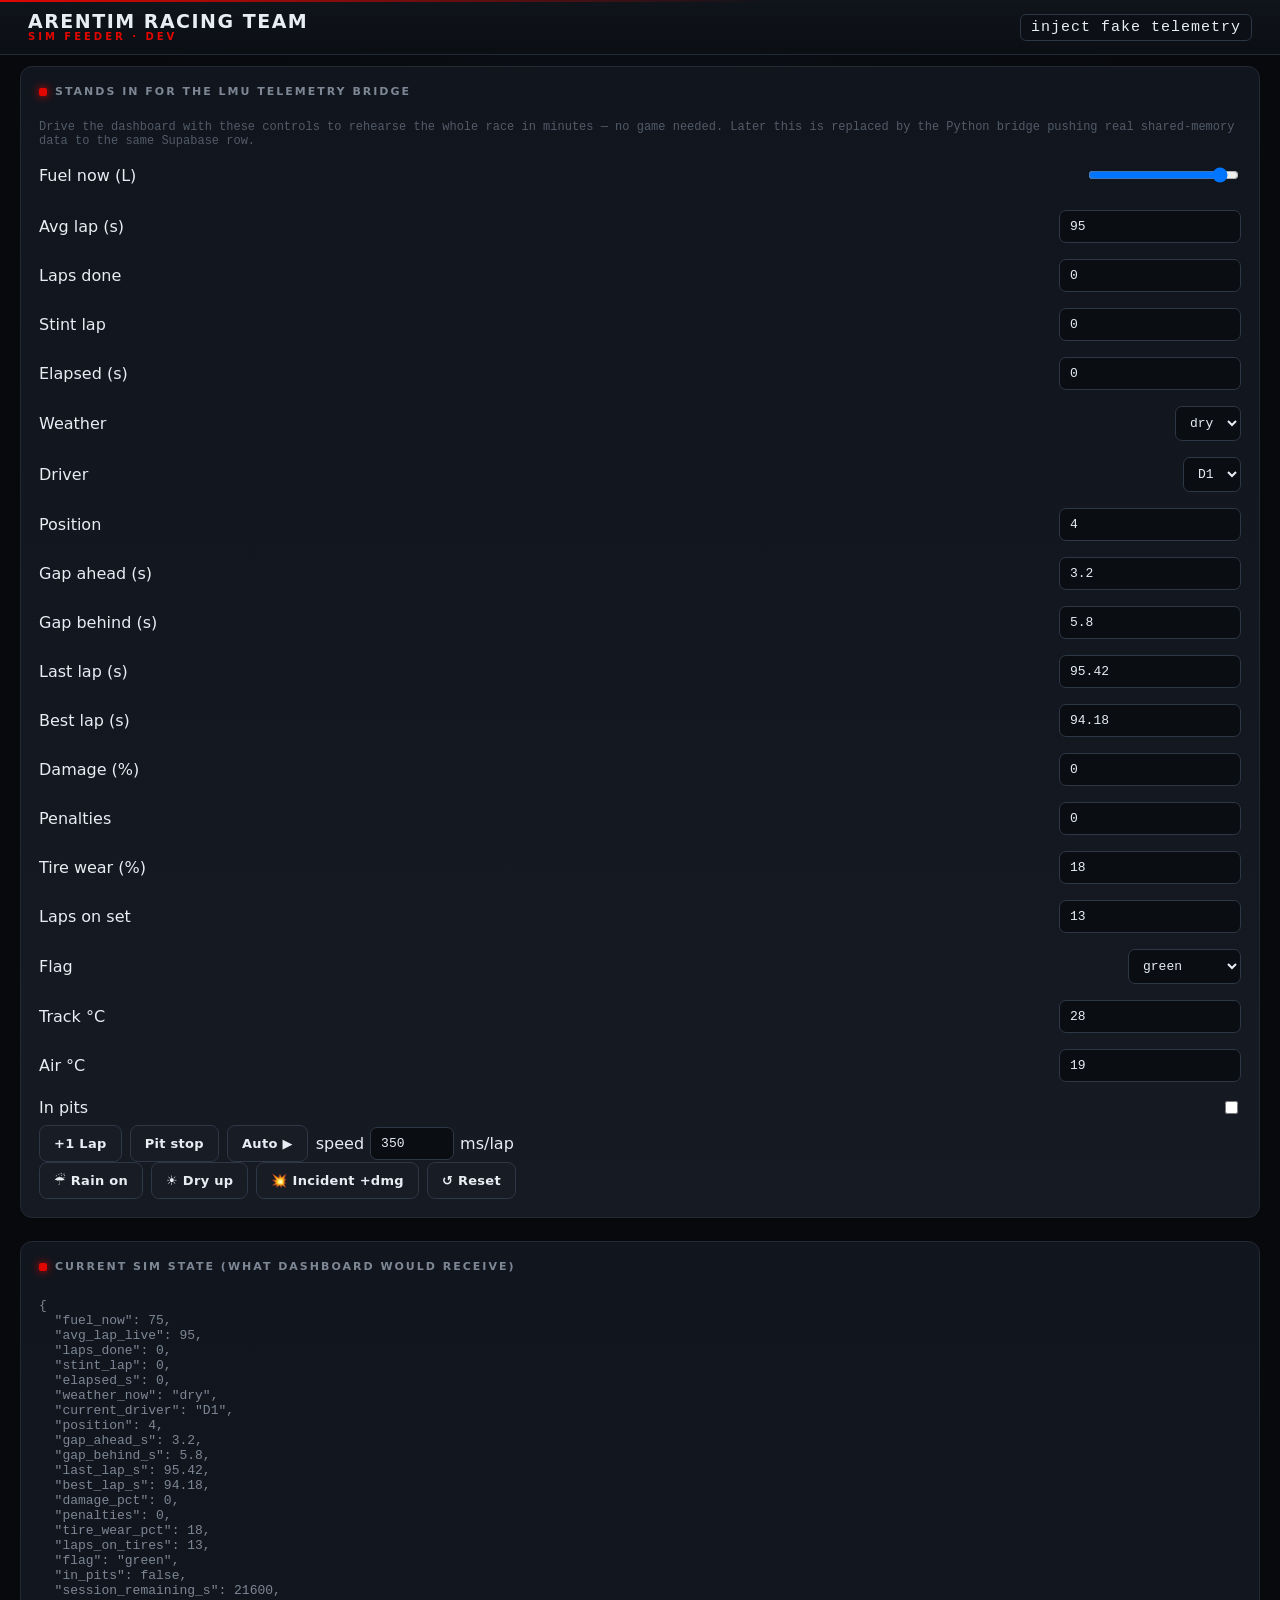
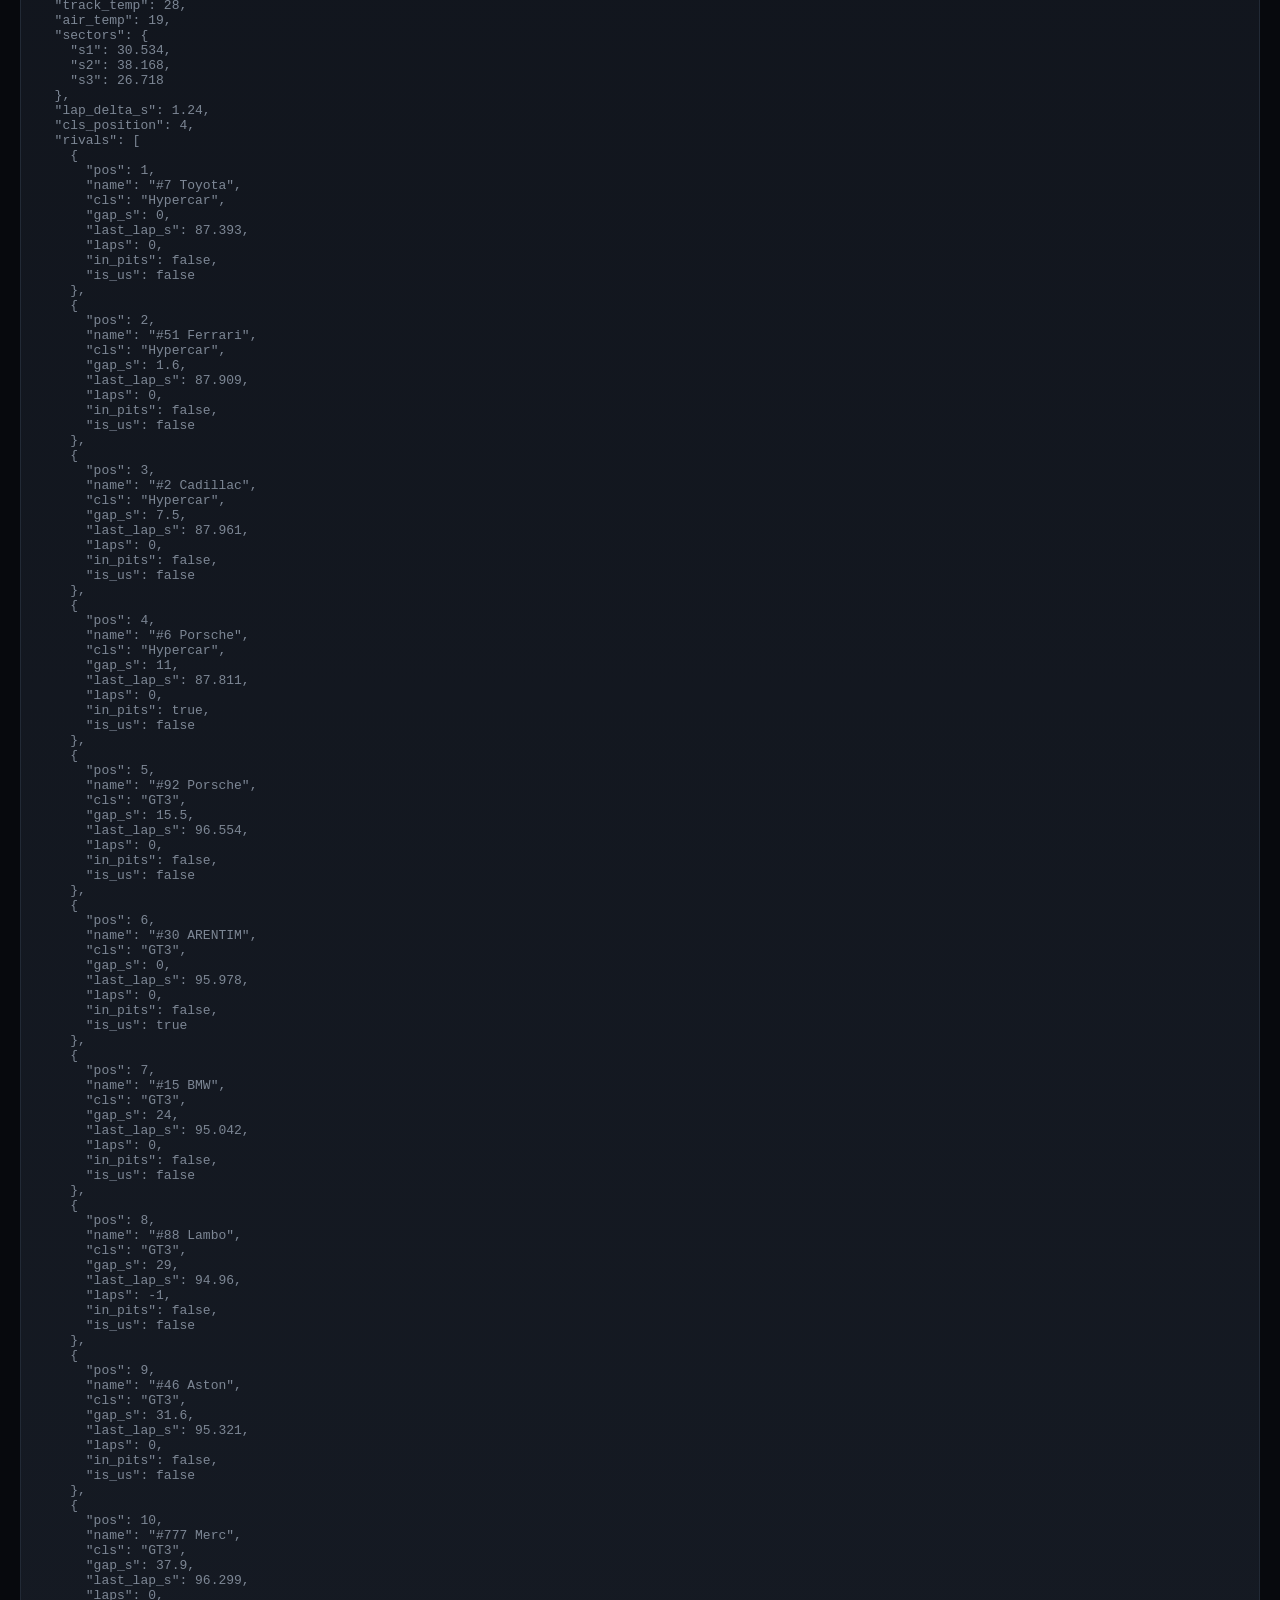
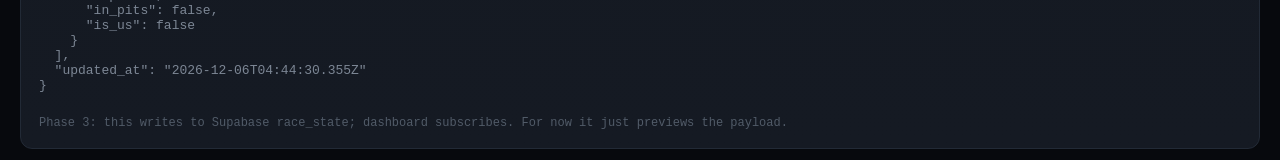
==== commit 2df46803: "Standings by class + custom scrollbar, tyre grid, fill strategy card Standings: - Group the field by" ====
--- a/web/sim.html
+++ b/web/sim.html
@@ -76,20 +76,30 @@
 <script>
 // fabricate a plausible field of rivals around our position (dev only)
 function genRivals(myPos, myLast, myLap){
-  const names=['#7 Toyota','#51 Ferrari','#2 Cadillac','#6 Porsche','#15 BMW','#93 Peugeot','#35 Alpine','#12 Lambo'];
-  const N=8; const out=[]; let gap=0;
-  for(let i=0;i<N;i++){
+  // mixed field: Hypercars (faster) up top, then LMGT3; our car is GT3 #30
+  const field=[
+    {name:'#7 Toyota',   cls:'Hypercar'}, {name:'#51 Ferrari', cls:'Hypercar'},
+    {name:'#2 Cadillac', cls:'Hypercar'}, {name:'#6 Porsche',  cls:'Hypercar'},
+    {name:'#92 Porsche', cls:'GT3'}, {name:'#30 ARENTIM', cls:'GT3'},
+    {name:'#15 BMW',     cls:'GT3'}, {name:'#88 Lambo',   cls:'GT3'},
+    {name:'#46 Aston',   cls:'GT3'}, {name:'#777 Merc',   cls:'GT3'},
+  ];
+  const out=[]; let gap=0;
+  field.forEach((c,i)=>{
     const p=i+1;
-    const mine = p===myPos;
-    gap += (i===0?0: 2 + Math.random()*8);
+    const mine = c.name==='#30 ARENTIM';
+    const hyper = c.cls==='Hypercar';
+    gap += (i===0?0: (hyper?1.5:2) + Math.random()*6);
+    // hypercars ~8s/lap faster than GT3
+    const base = (myLast||95) - (hyper?8:0);
     out.push({
-      pos:p, name: mine?'#30 ARENTIM':names[i%names.length], cls:'GT3',
+      pos:p, name:c.name, cls:c.cls,
       gap_s: mine?0: +gap.toFixed(1),
-      last_lap_s: +( (myLast||95) + (Math.random()*2-0.8) ).toFixed(3),
-      laps: (myLap||0) - (Math.random()<0.2?1:0),
+      last_lap_s: +( base + (Math.random()*2-0.8) ).toFixed(3),
+      laps: (myLap||0) + (hyper?Math.ceil((myLap||0)*0.08):0) - (Math.random()<0.2?1:0),
       in_pits: Math.random()<0.08, is_us: mine
     });
-  }
+  });
   return out;
 }
 function state(){
--- a/web/css/style.css
+++ b/web/css/style.css
@@ -4,6 +4,7 @@
   --line:#222a36; --line2:#2d3745;
   --txt:#e8edf4; --mut:#7d8795; --dim:#515b68;
   --red:#e10600;           /* team accent */
+  --accent:#e10600;        /* alias used across components */
   --ok:#2ec96b; --warn:#f2b600; --bad:#ff3b30;
   --mono:ui-monospace,"SFMono-Regular",Menlo,"JetBrains Mono",Consolas,monospace;
   --sans:system-ui,"Segoe UI",Roboto,sans-serif;
@@ -41,7 +42,12 @@
   flex:1;min-height:0;display:flex;flex-direction:column;gap:clamp(10px,1.5vw,16px)}
 .grid{display:grid;gap:clamp(10px,1.5vw,16px)}
 .big3{grid-template-columns:repeat(3,1fr);flex:0 0 auto}
-.mid{grid-template-columns:1.7fr 1.05fr;flex:1;min-height:0;align-items:start}
+.mid{grid-template-columns:1.7fr 1.05fr;flex:1;min-height:0;align-items:stretch}
+/* strategy card fills the mid row; its table absorbs the spare height (no app scroll) */
+.strat{display:flex;flex-direction:column;min-height:0}
+.strat .tbl-scroll{flex:1 1 auto;max-height:none;min-height:0}
+/* stretch the plan rows to fill the spare card height instead of leaving a gap */
+.strat .tbl-scroll > table{height:100%}
 .rightcol{grid-template-columns:1fr 1fr;align-content:start}
 .rightcol .evpanel{grid-column:1 / -1}
 
@@ -245,11 +251,31 @@
 .tyre .tv{font-family:var(--mono);font-size:10.5px;color:var(--mut);line-height:1.4}
 .dmg-meta{margin-top:16px;font-family:var(--mono);font-size:12px;color:var(--dim)}
 /* event log */
-.ev-log{margin-top:10px;display:flex;flex-direction:column;gap:5px;max-height:104px;overflow:auto}
-.ev-item{font-family:var(--mono);font-size:11.5px;color:var(--mut);padding:6px 8px;
-  background:#0d131b;border:1px solid var(--line);border-radius:7px;line-height:1.4}
-.ev-item .ev-t{color:var(--accent);font-weight:700;margin-right:6px}
-.ev-item .ok{color:var(--ok)} .ev-item .bad{color:var(--bad)}
+.ev-log{margin-top:10px;display:flex;flex-direction:column;gap:6px;max-height:118px;overflow:auto}
+.ev-item{display:flex;gap:9px;align-items:flex-start;padding:7px 9px;
+  background:#0d131b;border:1px solid var(--line);border-radius:8px;
+  border-left:3px solid var(--ek,var(--line2))}
+.ev-item.wx{--ek:#49b6ff} .ev-item.pit{--ek:#ffce45} .ev-item.dmg{--ek:var(--bad)}
+.ev-item.pace{--ek:#ffb000} .ev-item.info{--ek:var(--line2)}
+.ev-ic{font-size:13px;line-height:1.3;flex:0 0 auto}
+.ev-body{min-width:0;flex:1}
+.ev-row1{display:flex;align-items:baseline;gap:7px}
+.ev-item .ev-t{font-family:var(--mono);font-weight:800;font-size:11px;color:var(--ek);
+  flex:0 0 auto}
+.ev-reason{font-family:var(--sans);font-size:12px;color:var(--txt);font-weight:600;
+  white-space:nowrap;overflow:hidden;text-overflow:ellipsis}
+.ev-meta{font-family:var(--mono);font-size:10px;color:var(--mut);margin-top:2px}
+.ev-item .ok{color:var(--ok);font-weight:700} .ev-item .bad{color:var(--bad);font-weight:700}
+
+/* ---- per-wheel tyre grid (TIRES card) ---- */
+.twheels{display:grid;grid-template-columns:repeat(4,1fr);gap:6px;margin-top:12px}
+.tw{background:#0d131b;border:1px solid var(--line);border-radius:8px;padding:6px 4px;
+  display:flex;flex-direction:column;align-items:center;gap:2px}
+.tw-n{font-family:var(--mono);font-size:9px;letter-spacing:1px;color:var(--mut)}
+.tw-pct{font-family:var(--mono);font-weight:800;font-size:15px;font-variant-numeric:tabular-nums}
+.tw-pct.ok{color:var(--ok)} .tw-pct.warn{color:var(--warn)} .tw-pct.bad{color:var(--bad)}
+.tw-temp{font-family:var(--mono);font-size:10px;color:#ff8a5c}
+.tw-temp.dim{color:var(--dim)}
 /* what-if comparison */
 .cmp-head,.cmp-row{display:grid;grid-template-columns:1.4fr 1fr 1fr;gap:8px;align-items:center;
   font-family:var(--mono);padding:9px 2px;border-bottom:1px solid var(--line)}
@@ -347,8 +373,38 @@
 .mini .delta.ok{color:var(--ok)} .mini .delta.warn{color:var(--warn)} .mini .delta.bad{color:var(--bad)}
 .wx-right{display:flex;flex-direction:column;align-items:flex-end;gap:2px}
 .wx-temp{font-family:var(--mono);font-size:11px;color:var(--mut);white-space:nowrap}
-/* standings modal */
-.laptbl.stand tr.us td{color:#7fe0a0;font-weight:700;background:rgba(46,201,107,.06)}
+/* ---- reusable custom scrollbar ---- */
+.cscroll{scrollbar-width:auto;scrollbar-color:var(--line2) transparent}
+.cscroll::-webkit-scrollbar{width:14px;height:14px}
+.cscroll::-webkit-scrollbar-track{background:#0a0e14;border-radius:10px;margin:4px 0}
+.cscroll::-webkit-scrollbar-thumb{background:linear-gradient(180deg,#3a4556,#273041);
+  border-radius:10px;border:3px solid #0a0e14;min-height:40px}
+.cscroll::-webkit-scrollbar-thumb:hover{background:linear-gradient(180deg,#4a586c,#323d4e)}
+.cscroll::-webkit-scrollbar-thumb:active{background:var(--accent)}
+
+/* ---- standings modal: class groups + colors ---- */
+#standBody{max-height:min(56vh,480px);overflow-y:auto;overflow-x:hidden;padding-right:4px}
+.laptbl.stand{border-collapse:separate;border-spacing:0}
+.laptbl.stand thead th{position:sticky;top:0;z-index:3;background:#11151d;
+  box-shadow:inset 0 -1px 0 var(--line2)}
+.laptbl.stand .cls-head td{padding:10px 8px 5px;border:none;
+  background:linear-gradient(90deg,color-mix(in srgb,var(--cc) 16%,transparent),transparent 60%)}
+.cls-head td{font-family:var(--sans);font-weight:800;letter-spacing:.6px;color:var(--txt);
+  font-size:12px;text-transform:uppercase}
+.cls-dot{display:inline-block;width:10px;height:10px;border-radius:50%;background:var(--cc);
+  margin-right:8px;box-shadow:0 0 8px var(--cc);vertical-align:middle}
+.cls-tag{font-family:var(--mono);font-size:10px;color:var(--cc);margin-left:8px;font-weight:700}
+.cls-n{float:right;color:var(--mut);font-weight:600;font-size:10px;letter-spacing:.5px}
+.laptbl.stand .cls-row td{border-bottom:1px solid var(--line)}
+.laptbl.stand .cls-row td.rk{border-left:3px solid var(--cc)}
+.cls-row .rk b{font-size:14px;font-weight:800;color:var(--txt)}
+.cls-row .rk .opos{font-family:var(--mono);font-size:9px;color:var(--dim);margin-left:5px}
+.cls-row .car{font-weight:600;color:var(--txt)}
+.cls-chip{font-family:var(--mono);font-size:9px;font-weight:700;color:var(--cc);
+  border:1px solid color-mix(in srgb,var(--cc) 45%,transparent);border-radius:4px;padding:1px 5px}
+.laptbl.stand tr.us td{background:color-mix(in srgb,var(--cc) 10%,transparent)}
+.laptbl.stand tr.us .car{color:var(--cc);font-weight:800}
+.laptbl.stand tr.us td.rk{border-left-width:4px}
 .tag-pit{font-family:var(--mono);font-size:9px;font-weight:700;color:#0b0e13;background:#ffce45;
   border-radius:3px;padding:1px 4px;margin-left:4px;vertical-align:middle}
 .sec-row{display:grid;grid-template-columns:repeat(4,1fr);gap:8px;margin-top:14px}
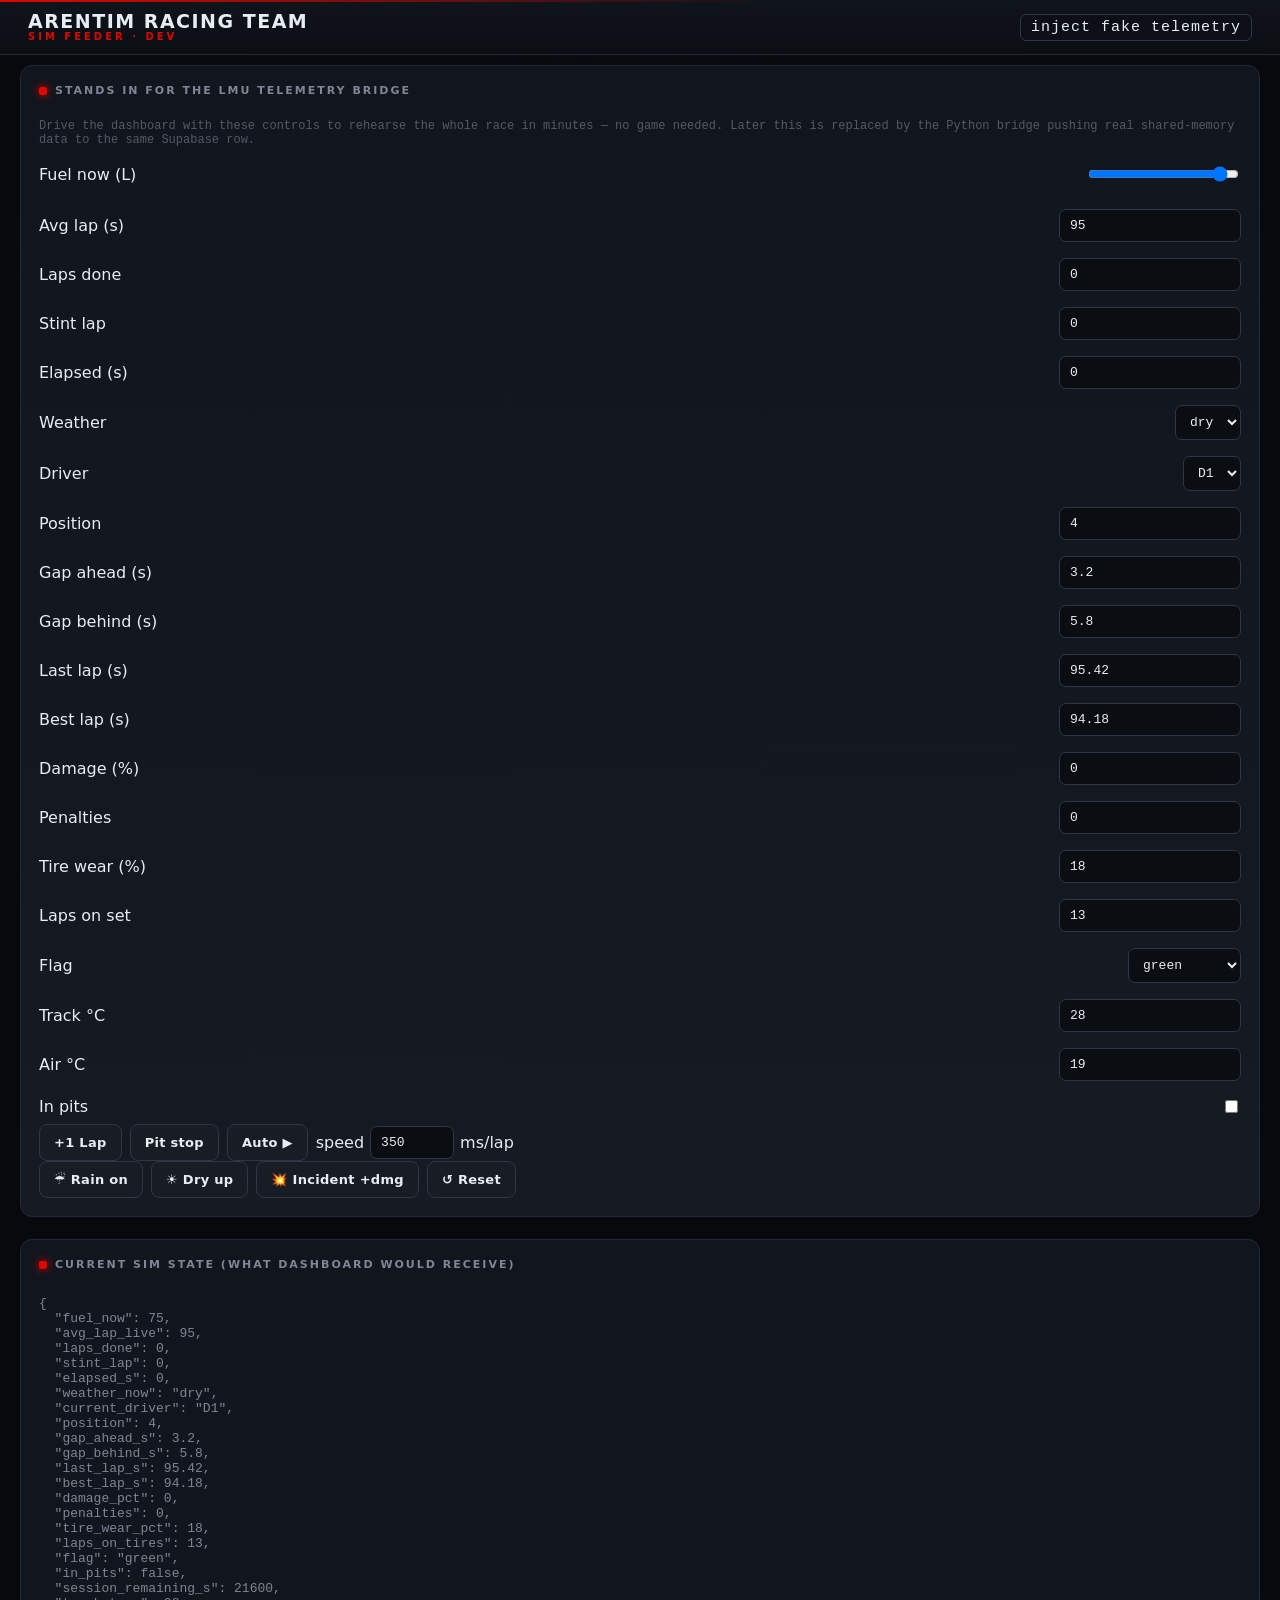
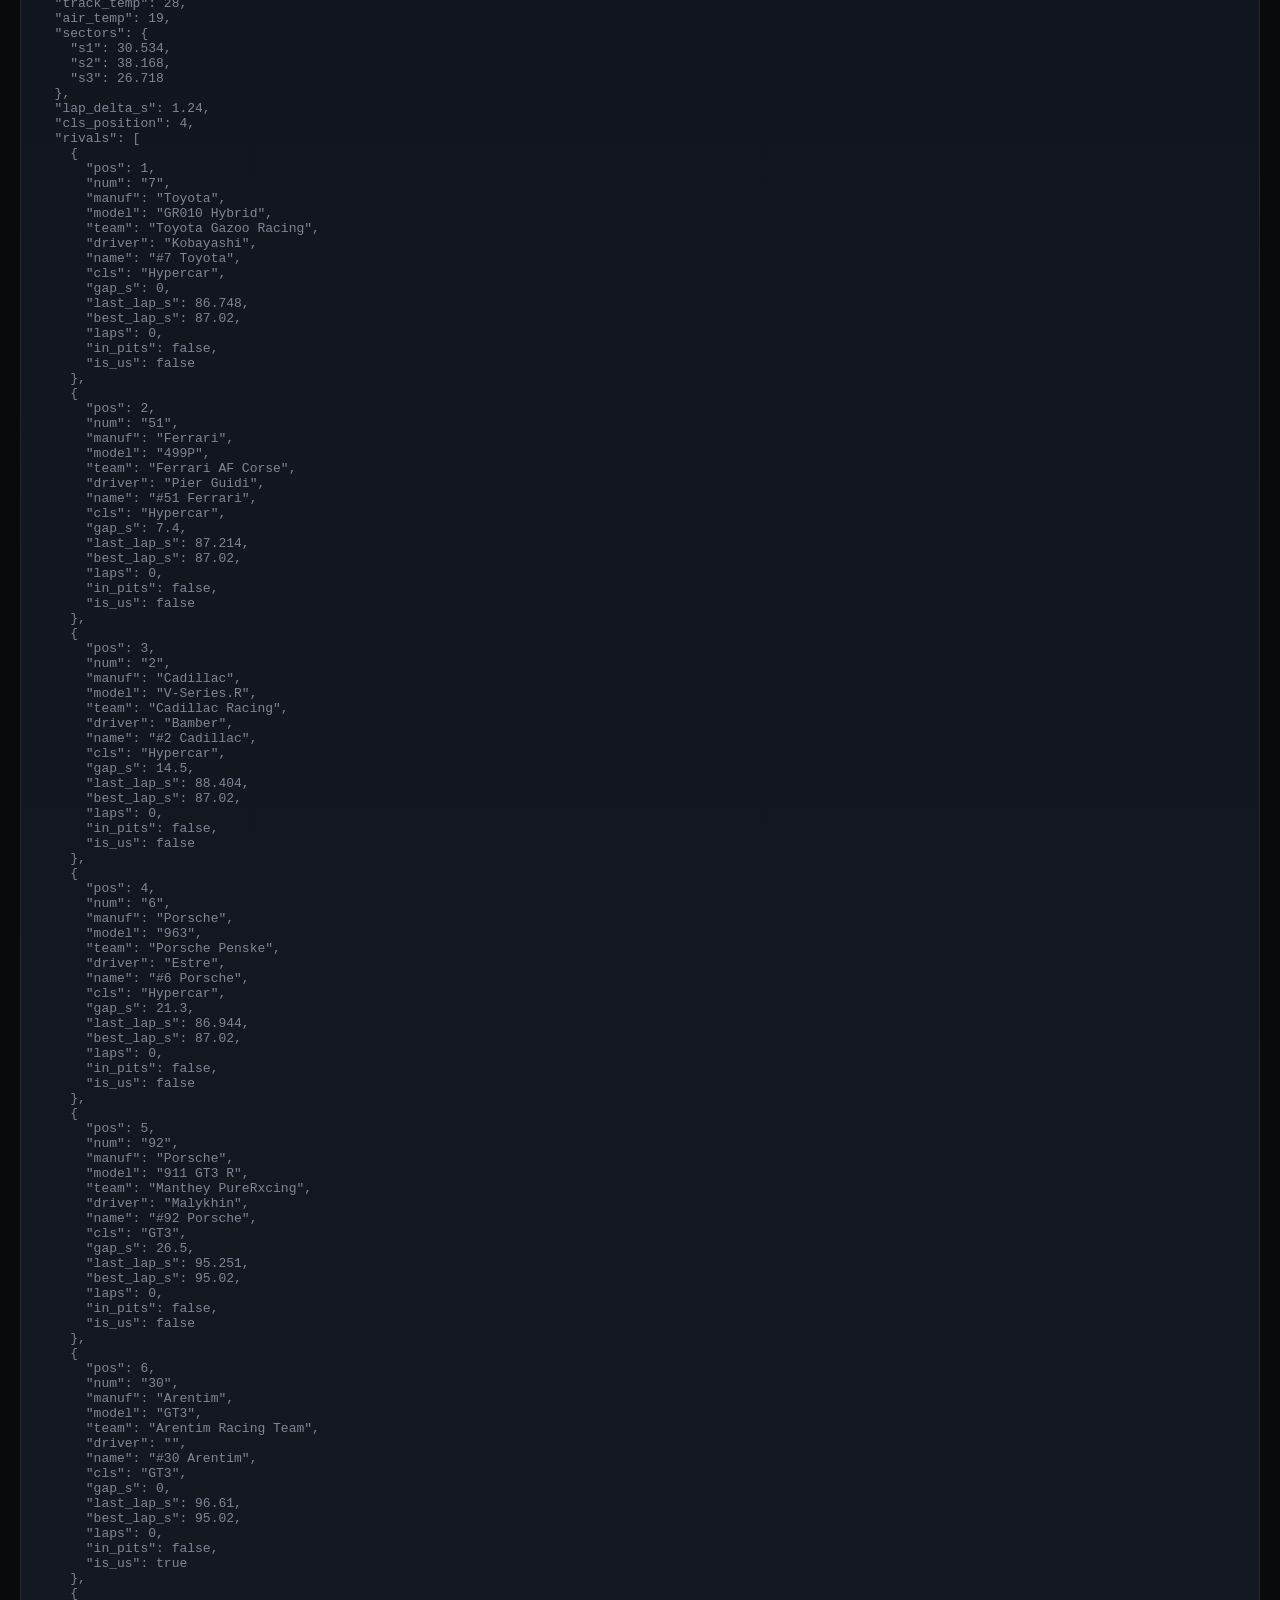
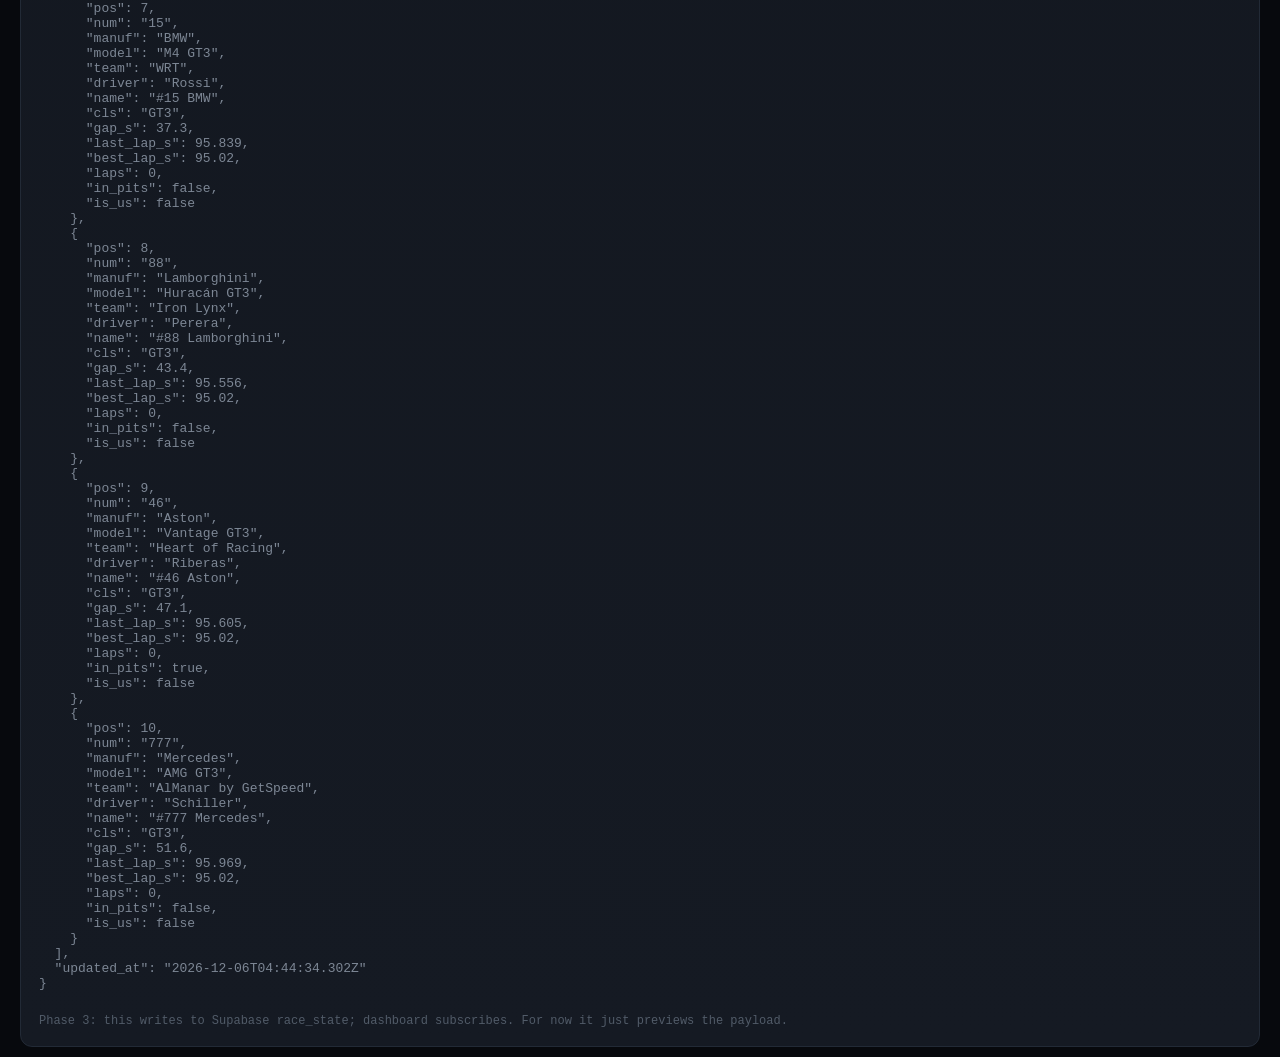
==== commit 4ca9fcd5: "Richer standings (logo badge, car, team, driver, interval, best) + bigger modal Standings rows now c" ====
--- a/web/sim.html
+++ b/web/sim.html
@@ -78,24 +78,31 @@
 function genRivals(myPos, myLast, myLap){
   // mixed field: Hypercars (faster) up top, then LMGT3; our car is GT3 #30
   const field=[
-    {name:'#7 Toyota',   cls:'Hypercar'}, {name:'#51 Ferrari', cls:'Hypercar'},
-    {name:'#2 Cadillac', cls:'Hypercar'}, {name:'#6 Porsche',  cls:'Hypercar'},
-    {name:'#92 Porsche', cls:'GT3'}, {name:'#30 ARENTIM', cls:'GT3'},
-    {name:'#15 BMW',     cls:'GT3'}, {name:'#88 Lambo',   cls:'GT3'},
-    {name:'#46 Aston',   cls:'GT3'}, {name:'#777 Merc',   cls:'GT3'},
+    {num:'7',  manuf:'Toyota',   model:'GR010 Hybrid', team:'Toyota Gazoo Racing', driver:'Kobayashi', cls:'Hypercar'},
+    {num:'51', manuf:'Ferrari',  model:'499P',         team:'Ferrari AF Corse',    driver:'Pier Guidi', cls:'Hypercar'},
+    {num:'2',  manuf:'Cadillac', model:'V-Series.R',   team:'Cadillac Racing',     driver:'Bamber',     cls:'Hypercar'},
+    {num:'6',  manuf:'Porsche',  model:'963',          team:'Porsche Penske',      driver:'Estre',      cls:'Hypercar'},
+    {num:'92', manuf:'Porsche',  model:'911 GT3 R',    team:'Manthey PureRxcing',  driver:'Malykhin',   cls:'GT3'},
+    {num:'30', manuf:'Arentim',  model:'GT3',          team:'Arentim Racing Team', driver:'',           cls:'GT3'},
+    {num:'15', manuf:'BMW',      model:'M4 GT3',        team:'WRT',                 driver:'Rossi',      cls:'GT3'},
+    {num:'88', manuf:'Lamborghini', model:'Huracán GT3', team:'Iron Lynx',         driver:'Perera',     cls:'GT3'},
+    {num:'46', manuf:'Aston',    model:'Vantage GT3',   team:'Heart of Racing',     driver:'Riberas',    cls:'GT3'},
+    {num:'777',manuf:'Mercedes', model:'AMG GT3',       team:'AlManar by GetSpeed', driver:'Schiller',   cls:'GT3'},
   ];
   const out=[]; let gap=0;
   field.forEach((c,i)=>{
     const p=i+1;
-    const mine = c.name==='#30 ARENTIM';
+    const mine = c.num==='30';
     const hyper = c.cls==='Hypercar';
     gap += (i===0?0: (hyper?1.5:2) + Math.random()*6);
-    // hypercars ~8s/lap faster than GT3
-    const base = (myLast||95) - (hyper?8:0);
+    const base = (myLast||95) - (hyper?8:0);   // hypercars ~8s/lap faster
+    const last = +( base + (Math.random()*2-0.8) ).toFixed(3);
     out.push({
-      pos:p, name:c.name, cls:c.cls,
+      pos:p, num:c.num, manuf:c.manuf, model:c.model, team:c.team, driver:c.driver,
+      name:'#'+c.num+' '+c.manuf, cls:c.cls,
       gap_s: mine?0: +gap.toFixed(1),
-      last_lap_s: +( base + (Math.random()*2-0.8) ).toFixed(3),
+      last_lap_s: last,
+      best_lap_s: +(base - 0.4).toFixed(3),
       laps: (myLap||0) + (hyper?Math.ceil((myLap||0)*0.08):0) - (Math.random()<0.2?1:0),
       in_pits: Math.random()<0.08, is_us: mine
     });
--- a/web/css/style.css
+++ b/web/css/style.css
@@ -300,11 +300,15 @@
 @media(max-width:620px){ .rightcol{grid-template-columns:1fr} }
 /* shorter-than-1080 windows (browser chrome/taskbar): compact to avoid scroll */
 /* shorter-than-1080 windows: trim whitespace only — keep text full size */
-@media(min-width:901px) and (max-height:1000px){
-  .wrap{padding:11px clamp(12px,2vw,20px);gap:11px}
+@media(min-width:901px) and (max-height:1080px){
+  .wrap{padding:10px clamp(12px,2vw,20px);gap:10px}
+  .big3 .stat{padding:16px 18px}
   .big3 .stat .sub{display:none}
   .tbl-scroll{max-height:min(46vh,400px)}
   .ev-log{max-height:84px}
+  .twheels{margin-top:8px;gap:5px}
+  .tw{padding:4px 3px}
+  .tw-pct{font-size:14px}
 }
 @media(max-width:560px){
   .big3{grid-template-columns:1fr} .stat{padding:14px 10px}
@@ -382,31 +386,47 @@
 .cscroll::-webkit-scrollbar-thumb:hover{background:linear-gradient(180deg,#4a586c,#323d4e)}
 .cscroll::-webkit-scrollbar-thumb:active{background:var(--accent)}
 
-/* ---- standings modal: class groups + colors ---- */
-#standBody{max-height:min(56vh,480px);overflow-y:auto;overflow-x:hidden;padding-right:4px}
-.laptbl.stand{border-collapse:separate;border-spacing:0}
+/* ---- standings modal: BIG, class groups + colors + logos ---- */
+.modal.xl{width:min(1280px,97vw);padding:clamp(18px,2.4vw,30px)}
+#standBody{max-height:min(74vh,760px);overflow-y:auto;overflow-x:auto;padding-right:6px;margin-top:6px}
+.laptbl.stand{border-collapse:separate;border-spacing:0;font-size:15px}
+.laptbl.stand th{font-size:12px;padding:10px 10px}
+.laptbl.stand td{padding:11px 10px}
 .laptbl.stand thead th{position:sticky;top:0;z-index:3;background:#11151d;
   box-shadow:inset 0 -1px 0 var(--line2)}
-.laptbl.stand .cls-head td{padding:10px 8px 5px;border:none;
-  background:linear-gradient(90deg,color-mix(in srgb,var(--cc) 16%,transparent),transparent 60%)}
-.cls-head td{font-family:var(--sans);font-weight:800;letter-spacing:.6px;color:var(--txt);
-  font-size:12px;text-transform:uppercase}
-.cls-dot{display:inline-block;width:10px;height:10px;border-radius:50%;background:var(--cc);
-  margin-right:8px;box-shadow:0 0 8px var(--cc);vertical-align:middle}
-.cls-tag{font-family:var(--mono);font-size:10px;color:var(--cc);margin-left:8px;font-weight:700}
-.cls-n{float:right;color:var(--mut);font-weight:600;font-size:10px;letter-spacing:.5px}
+.laptbl.stand .cls-head td{padding:14px 10px 7px;border:none;
+  background:linear-gradient(90deg,color-mix(in srgb,var(--cc) 20%,transparent),transparent 62%)}
+.cls-head td{font-family:var(--sans);font-weight:800;letter-spacing:.8px;color:var(--txt);
+  font-size:15px;text-transform:uppercase}
+.cls-dot{display:inline-block;width:13px;height:13px;border-radius:50%;background:var(--cc);
+  margin-right:10px;box-shadow:0 0 10px var(--cc);vertical-align:middle}
+.cls-tag{font-family:var(--mono);font-size:12px;color:var(--cc);margin-left:10px;font-weight:700}
+.cls-n{float:right;color:var(--mut);font-weight:600;font-size:12px;letter-spacing:.5px}
 .laptbl.stand .cls-row td{border-bottom:1px solid var(--line)}
-.laptbl.stand .cls-row td.rk{border-left:3px solid var(--cc)}
-.cls-row .rk b{font-size:14px;font-weight:800;color:var(--txt)}
-.cls-row .rk .opos{font-family:var(--mono);font-size:9px;color:var(--dim);margin-left:5px}
-.cls-row .car{font-weight:600;color:var(--txt)}
-.cls-chip{font-family:var(--mono);font-size:9px;font-weight:700;color:var(--cc);
-  border:1px solid color-mix(in srgb,var(--cc) 45%,transparent);border-radius:4px;padding:1px 5px}
-.laptbl.stand tr.us td{background:color-mix(in srgb,var(--cc) 10%,transparent)}
-.laptbl.stand tr.us .car{color:var(--cc);font-weight:800}
-.laptbl.stand tr.us td.rk{border-left-width:4px}
-.tag-pit{font-family:var(--mono);font-size:9px;font-weight:700;color:#0b0e13;background:#ffce45;
-  border-radius:3px;padding:1px 4px;margin-left:4px;vertical-align:middle}
+.laptbl.stand .cls-row td.rk{border-left:4px solid var(--cc);white-space:nowrap}
+.cls-row .rk b{font-size:20px;font-weight:800;color:var(--txt)}
+.cls-row .rk .opos{font-family:var(--mono);font-size:11px;color:var(--dim);margin-left:7px}
+/* car cell: manufacturer badge + car name + team */
+.cls-row .car{min-width:230px}
+.mbadge{display:inline-flex;align-items:center;justify-content:center;
+  width:40px;height:40px;border-radius:9px;background:var(--mc);color:#fff;
+  font-family:var(--mono);font-weight:800;font-size:12px;letter-spacing:.5px;
+  margin-right:12px;vertical-align:middle;box-shadow:0 2px 8px rgba(0,0,0,.45),inset 0 0 0 1px rgba(255,255,255,.12)}
+.car-txt{display:inline-flex;flex-direction:column;vertical-align:middle;gap:1px}
+.car-nm{font-weight:700;color:var(--txt);font-size:15px}
+.car-team{font-size:12px;color:var(--mut);font-weight:500}
+.cls-row .drv{font-weight:600;color:#cdd6e2}
+.cls-row .gp{font-family:var(--mono);font-variant-numeric:tabular-nums}
+.cls-row .iv{font-family:var(--mono);color:var(--mut);font-variant-numeric:tabular-nums}
+.cls-row .iv.lead{color:var(--cc);font-weight:700;font-size:11px;letter-spacing:.5px}
+.cls-row .dim2{color:var(--dim);font-family:var(--mono)}
+.cls-chip{font-family:var(--mono);font-size:11px;font-weight:700;color:var(--cc);
+  border:1px solid color-mix(in srgb,var(--cc) 45%,transparent);border-radius:5px;padding:2px 7px}
+.laptbl.stand tr.us td{background:color-mix(in srgb,var(--cc) 12%,transparent)}
+.laptbl.stand tr.us .car-nm{color:var(--cc);font-weight:800}
+.laptbl.stand tr.us td.rk{border-left-width:6px}
+.tag-pit{font-family:var(--mono);font-size:10px;font-weight:700;color:#0b0e13;background:#ffce45;
+  border-radius:3px;padding:1px 5px;margin-left:6px;vertical-align:middle}
 .sec-row{display:grid;grid-template-columns:repeat(4,1fr);gap:8px;margin-top:14px}
 .sec{background:var(--panel2);border:1px solid var(--line);border-radius:8px;padding:8px 10px;
   display:flex;flex-direction:column;gap:2px}
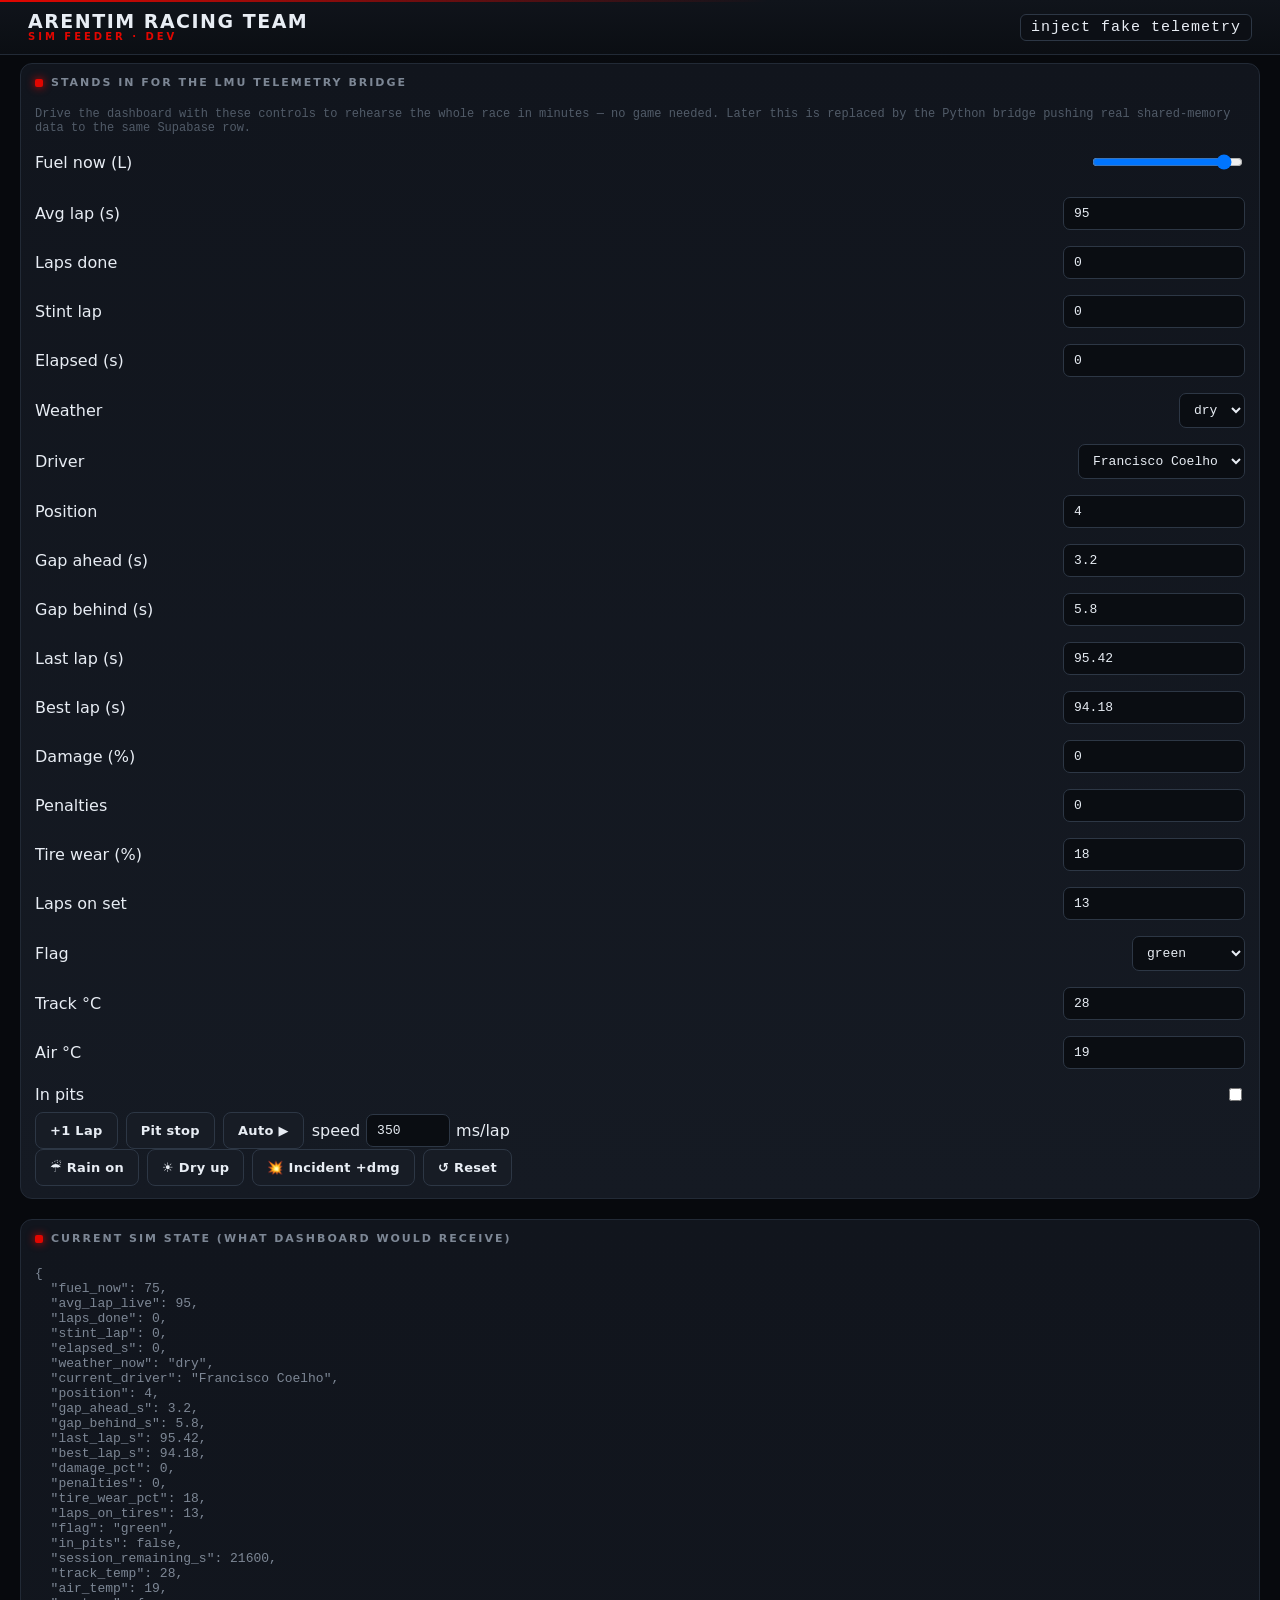
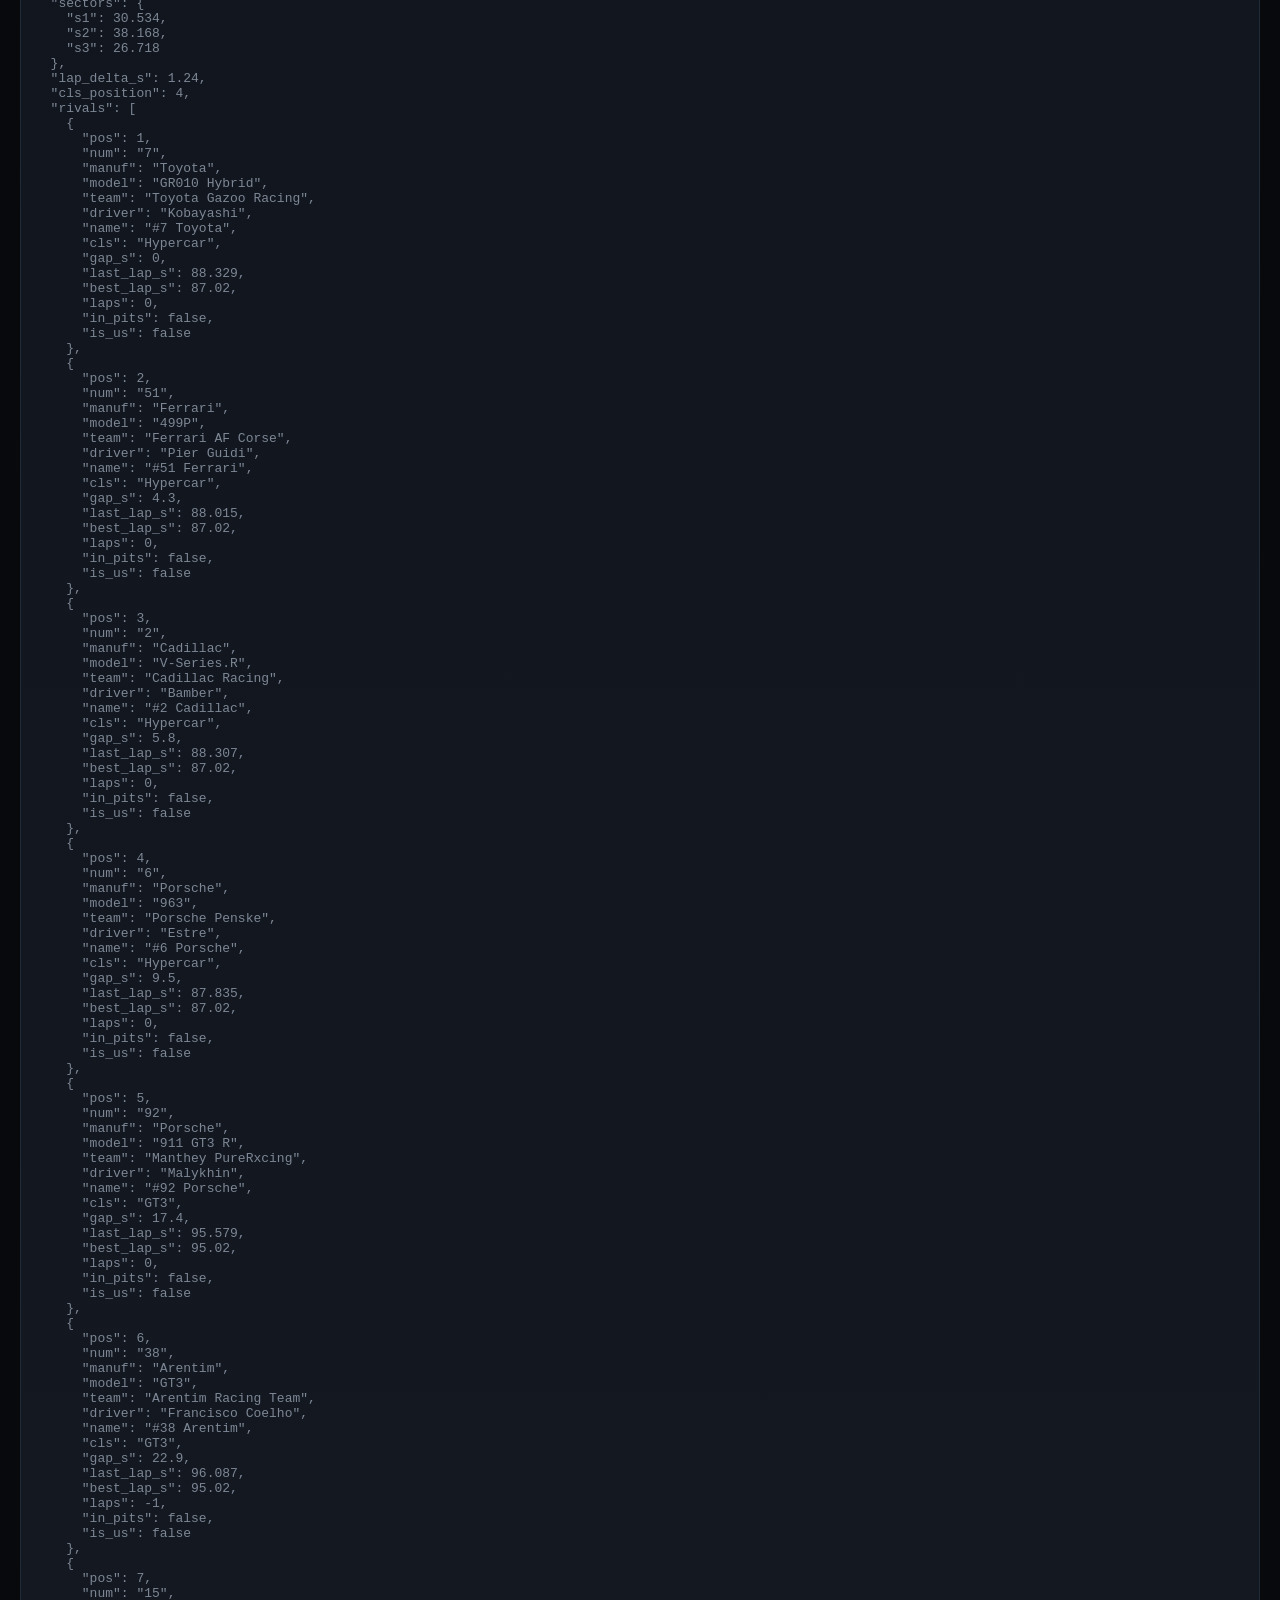
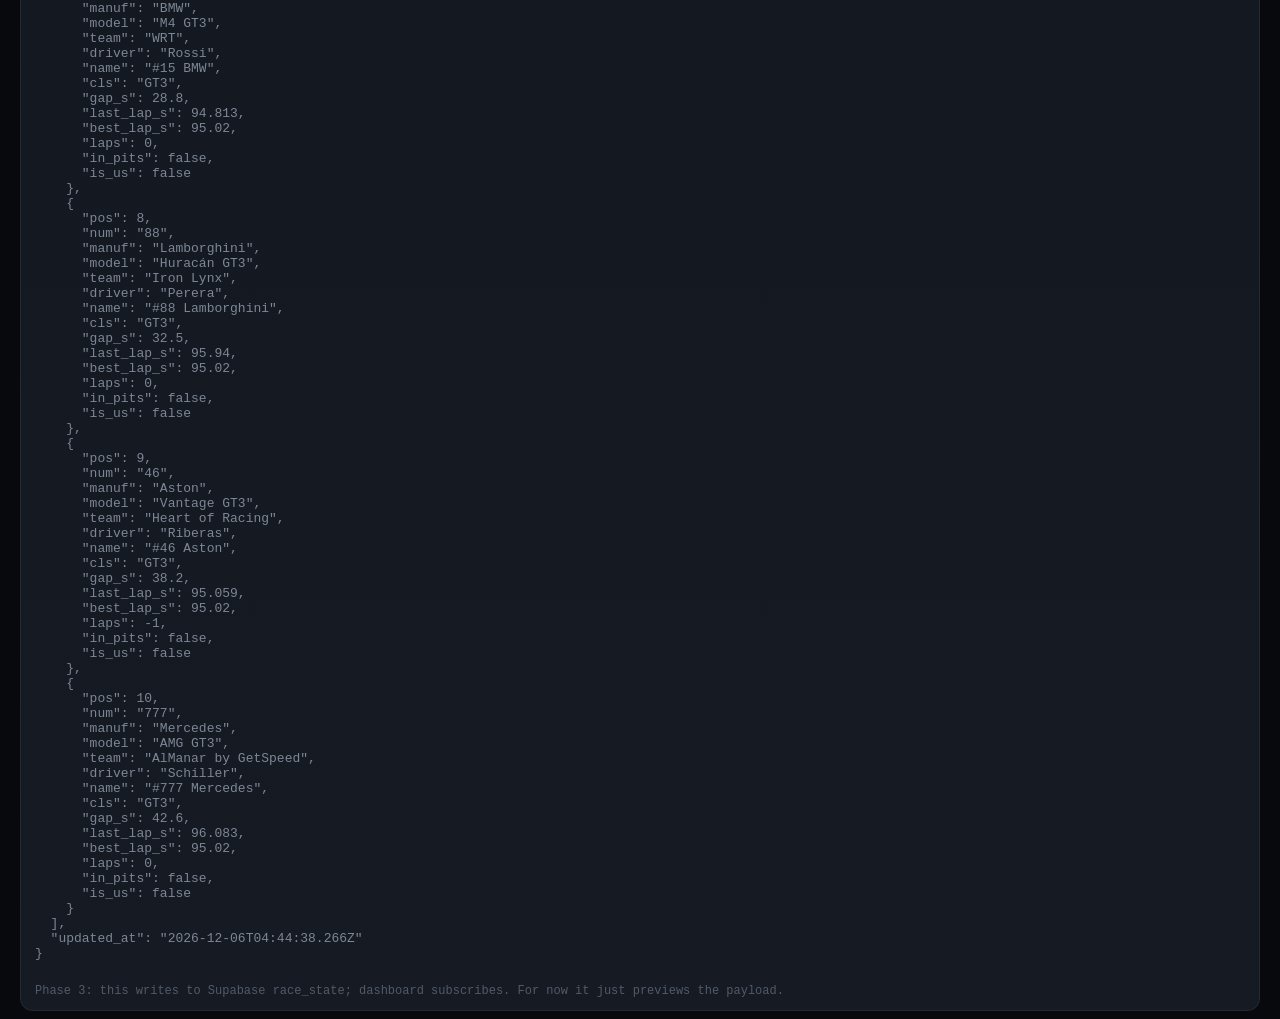
==== commit 1a528e2a: "Sim feeder: real driver names + car #38 Dev rehearsal feeder still used D1-D4 placeholders and car #" ====
--- a/web/sim.html
+++ b/web/sim.html
@@ -28,7 +28,7 @@
       <select id="wx" onchange="upd()"><option value="dry">dry</option><option value="wet">wet</option></select>
     </label>
     <label class="fld">Driver
-      <select id="drv" onchange="upd()"><option>D1</option><option>D2</option><option>D3</option><option>D4</option></select>
+      <select id="drv" onchange="upd()"><option>Francisco Coelho</option><option>Diogo Rodrigues</option><option>Rui Garcia</option><option>Helder Marques</option></select>
     </label>
     <label class="fld">Position <input type="number" id="pos" value="4" oninput="upd()"></label>
     <label class="fld">Gap ahead (s) <input type="number" step="0.1" id="ga" value="3.2" oninput="upd()"></label>
@@ -76,14 +76,14 @@
 <script>
 // fabricate a plausible field of rivals around our position (dev only)
 function genRivals(myPos, myLast, myLap){
-  // mixed field: Hypercars (faster) up top, then LMGT3; our car is GT3 #30
+  // mixed field: Hypercars (faster) up top, then LMGT3; our car is GT3 #38
   const field=[
     {num:'7',  manuf:'Toyota',   model:'GR010 Hybrid', team:'Toyota Gazoo Racing', driver:'Kobayashi', cls:'Hypercar'},
     {num:'51', manuf:'Ferrari',  model:'499P',         team:'Ferrari AF Corse',    driver:'Pier Guidi', cls:'Hypercar'},
     {num:'2',  manuf:'Cadillac', model:'V-Series.R',   team:'Cadillac Racing',     driver:'Bamber',     cls:'Hypercar'},
     {num:'6',  manuf:'Porsche',  model:'963',          team:'Porsche Penske',      driver:'Estre',      cls:'Hypercar'},
     {num:'92', manuf:'Porsche',  model:'911 GT3 R',    team:'Manthey PureRxcing',  driver:'Malykhin',   cls:'GT3'},
-    {num:'30', manuf:'Arentim',  model:'GT3',          team:'Arentim Racing Team', driver:'',           cls:'GT3'},
+    {num:'38', manuf:'Arentim',  model:'GT3',          team:'Arentim Racing Team', driver:'Francisco Coelho', cls:'GT3'},
     {num:'15', manuf:'BMW',      model:'M4 GT3',        team:'WRT',                 driver:'Rossi',      cls:'GT3'},
     {num:'88', manuf:'Lamborghini', model:'Huracán GT3', team:'Iron Lynx',         driver:'Perera',     cls:'GT3'},
     {num:'46', manuf:'Aston',    model:'Vantage GT3',   team:'Heart of Racing',     driver:'Riberas',    cls:'GT3'},
@@ -161,7 +161,7 @@
   if(_auto) toggleAuto();
   [['fuel',75],['lap',95],['laps',0],['slap',0],['el',0],['pos',4],['ga',3.2],['gb',5.8],
    ['ll',95.42],['bl',94.18],['dmg',0],['pen',0],['tw',18],['los',13],['ttemp',28],['atemp',19]].forEach(([id,v])=>{ document.getElementById(id).value=v; });
-  wx.value='dry'; drv.value='D1'; flag.value='green'; inpit.checked=false; upd();
+  wx.value='dry'; drv.value='Francisco Coelho'; flag.value='green'; inpit.checked=false; upd();
 }
 upd();
 </script>
--- a/web/css/style.css
+++ b/web/css/style.css
@@ -176,8 +176,8 @@
 /* ---- clickable chip + damage modal ---- */
 .mini.clickable{cursor:pointer;transition:.15s}
 .mini.clickable:hover{border-color:var(--red)}
-.modal-bg{position:fixed;inset:0;background:rgba(0,0,0,.72);display:none;
-  align-items:center;justify-content:center;z-index:50;backdrop-filter:blur(3px)}
+.modal-bg{position:fixed;inset:0;background:rgba(0,0,0,.78);display:none;
+  align-items:center;justify-content:center;z-index:50}
 .modal-bg.open{display:flex}
 .modal{background:linear-gradient(180deg,var(--panel),var(--panel2));
   border:1px solid var(--line2);border-radius:14px;width:min(520px,92vw);
@@ -242,6 +242,16 @@
 .dmg-row .dv{font-weight:700;font-variant-numeric:tabular-nums}
 .dmg-row .dv.ok{color:var(--txt)} .dmg-row .dv.warn{color:var(--warn)} .dmg-row .dv.bad{color:var(--bad)}
 .dmg-row .dv.rep{color:var(--accent)}
+.dmg-row.total{border-bottom:2px solid var(--line2);margin-bottom:4px;padding-bottom:9px}
+.dmg-row.total span:first-child{font-weight:700;color:var(--txt);text-transform:uppercase;
+  font-size:11px;letter-spacing:1px}
+.dmg-row.total .dv{font-size:18px}
+/* car-condition headline */
+.cond-head{display:flex;align-items:baseline;gap:12px;margin:0 0 16px;
+  font-family:var(--sans);font-size:14px;color:var(--mut);letter-spacing:.5px}
+.cond-head b{font-family:var(--mono);font-size:30px;font-weight:800;line-height:1}
+.cond-head b.ok{color:var(--ok)} .cond-head b.warn{color:var(--warn)} .cond-head b.bad{color:var(--bad)}
+.cond-head .cond-sub{font-family:var(--mono);font-size:12px;color:var(--dim)}
 .tyre-grid{display:grid;grid-template-columns:1fr 1fr;gap:10px}
 .tyre{display:flex;align-items:center;gap:10px;background:#0d131b;border:1px solid var(--line);
   border-radius:9px;padding:9px 10px}
@@ -310,6 +320,17 @@
   .tw{padding:4px 3px}
   .tw-pct{font-size:14px}
 }
+/* very short windows (not fullscreen): shrink the hero + gaps so it still fits */
+@media(min-width:901px) and (max-height:980px){
+  .wrap{gap:8px;padding:8px clamp(12px,2vw,20px)}
+  .big3 .stat{padding:10px 16px}
+  .big3 .val{font-size:clamp(34px,4.6vw,58px)}
+  .big3 .label{font-size:11px}
+  .strip{gap:8px} .mini{padding:7px 11px}
+  .ev-log{max-height:62px}
+  .twheels{margin-top:6px}
+  .panel{padding:12px 14px} .panel h2{margin:0 0 8px}
+}
 @media(max-width:560px){
   .big3{grid-template-columns:1fr} .stat{padding:14px 10px}
   header{flex-wrap:wrap;gap:8px} .brand{flex:1 0 100%}
@@ -369,6 +390,8 @@
 .chip.flag.f-green{color:#5fe08a;border-color:rgba(46,201,107,.45);background:rgba(46,201,107,.08)}
 .chip.flag.f-yellow{color:#ffce45;border-color:rgba(242,182,0,.5);background:rgba(242,182,0,.10)}
 .chip.flag.f-fcy{color:#ffb000;border-color:rgba(242,150,0,.6);background:rgba(242,150,0,.14);
+  animation:fcyblink 1.1s steps(1) infinite}
+.chip.flag.f-red{color:#ff6b6b;border-color:rgba(230,60,60,.6);background:rgba(230,60,60,.14);
   animation:fcyblink 1.1s steps(1) infinite}
 .chip.flag.f-chk{color:var(--txt);border-color:var(--line2);
   background:repeating-linear-gradient(45deg,#1a1f27 0 6px,#2b323d 6px 12px)}
@@ -387,8 +410,13 @@
 .cscroll::-webkit-scrollbar-thumb:active{background:var(--accent)}
 
 /* ---- standings modal: BIG, class groups + colors + logos ---- */
-.modal.xl{width:min(1280px,97vw);padding:clamp(18px,2.4vw,30px)}
-#standBody{max-height:min(74vh,760px);overflow-y:auto;overflow-x:auto;padding-right:6px;margin-top:6px}
+/* standings = near-fullscreen board (per requested size) */
+/* size to content, only grow to near-fullscreen when there's enough to show —
+   avoids a tall box full of blank space when a class has few cars */
+.modal.xl{width:96vw;max-width:1800px;height:auto;max-height:92dvh;
+  padding:clamp(20px,2.4vw,34px);display:flex;flex-direction:column}
+.modal.xl h2{flex:0 0 auto} .modal.xl > .note{flex:0 0 auto}
+#standBody{flex:0 1 auto;min-height:0;overflow-y:auto;overflow-x:auto;padding-right:6px;margin-top:6px}
 .laptbl.stand{border-collapse:separate;border-spacing:0;font-size:15px}
 .laptbl.stand th{font-size:12px;padding:10px 10px}
 .laptbl.stand td{padding:11px 10px}
@@ -409,9 +437,17 @@
 /* car cell: manufacturer badge + car name + team */
 .cls-row .car{min-width:230px}
 .mbadge{display:inline-flex;align-items:center;justify-content:center;
-  width:40px;height:40px;border-radius:9px;background:var(--mc);color:#fff;
-  font-family:var(--mono);font-weight:800;font-size:12px;letter-spacing:.5px;
-  margin-right:12px;vertical-align:middle;box-shadow:0 2px 8px rgba(0,0,0,.45),inset 0 0 0 1px rgba(255,255,255,.12)}
+  width:42px;height:42px;border-radius:8px;margin-right:12px;vertical-align:middle;
+  flex:0 0 auto;padding:4px;
+  /* soft light plate so dark logos (Mercedes star, Aston wings) stay visible */
+  background:radial-gradient(circle at 50% 40%, #ffffff 0%, #e9edf3 100%);
+  box-shadow:0 1px 4px rgba(0,0,0,.35),inset 0 0 0 1px rgba(255,255,255,.5)}
+.mlogo{max-width:34px;max-height:34px;object-fit:contain;display:block}
+/* monogram fallback (no logo file): subtle neutral chip, brand-colour letters */
+.mbadge.nologo{background:#0d131b;border:1px solid var(--line2);color:var(--mc);
+  font-family:var(--mono);font-weight:800;font-size:13px;letter-spacing:.5px}
+.mbadge .mono{display:none}
+.mbadge.nologo .mono{display:inline}
 .car-txt{display:inline-flex;flex-direction:column;vertical-align:middle;gap:1px}
 .car-nm{font-weight:700;color:var(--txt);font-size:15px}
 .car-team{font-size:12px;color:var(--mut);font-weight:500}
@@ -425,8 +461,77 @@
 .laptbl.stand tr.us td{background:color-mix(in srgb,var(--cc) 12%,transparent)}
 .laptbl.stand tr.us .car-nm{color:var(--cc);font-weight:800}
 .laptbl.stand tr.us td.rk{border-left-width:6px}
+
+/* ---- per-class standings columns (each scrolls on its own) ---- */
+.stand-cols{display:flex;gap:16px;margin-top:12px;align-items:flex-start}
+.stand-col{flex:1 1 0;min-width:0;border:1px solid var(--line2);border-radius:12px;
+  background:#0b0f16;overflow:hidden;display:flex;flex-direction:column}
+.stand-col-h{display:flex;align-items:center;gap:10px;padding:12px 14px;
+  font-family:var(--sans);font-weight:800;letter-spacing:.6px;color:var(--txt);font-size:16px;
+  background:color-mix(in srgb,var(--cc) 14%,#0b0f16);border-bottom:2px solid var(--cc)}
+.stand-col-h .cls-tag{font-family:var(--mono);font-size:12px;color:var(--cc);font-weight:700}
+.stand-col-h .cls-n{margin-left:auto;color:var(--mut);font-weight:600;font-size:12px}
+.stand-list{overflow-y:auto;max-height:64vh;padding:4px}
+.srow{display:grid;grid-template-columns:auto auto 1fr auto;align-items:center;gap:12px;
+  padding:9px 10px;border-bottom:1px solid var(--line);border-left:4px solid transparent}
+.srow:last-child{border-bottom:none}
+.srow:hover{background:#0f1620}
+.srow.us{background:color-mix(in srgb,var(--cc) 14%,transparent);border-left-color:var(--cc)}
+.srk{display:flex;flex-direction:column;align-items:center;min-width:34px;line-height:1}
+.srk b{font-size:22px;font-weight:800;color:var(--txt);font-variant-numeric:tabular-nums}
+.srk i{font-family:var(--mono);font-size:10px;color:var(--dim);font-style:normal;margin-top:2px}
+.scar{min-width:0}
+.scar-nm{font-weight:700;color:var(--txt);font-size:15px;white-space:nowrap;overflow:hidden;text-overflow:ellipsis}
+.srow.us .scar-nm{color:var(--cc);font-weight:800}
+.scar-sub{font-size:12px;color:var(--mut);white-space:nowrap;overflow:hidden;text-overflow:ellipsis}
+.sstats{display:flex;gap:14px;flex-wrap:wrap;justify-content:flex-end}
+.sst{display:flex;flex-direction:column;align-items:flex-end;min-width:40px}
+.sst span{font-size:9px;letter-spacing:.6px;color:var(--mut);font-weight:600}
+.sst b{font-family:var(--mono);font-size:13px;color:var(--txt);font-weight:700;font-variant-numeric:tabular-nums}
+.sst b.best{color:#b06cff}
+.sst b.lead{color:var(--cc);font-weight:800}
+/* stack the two class columns when the modal gets narrow.
+   In a column flex with auto-height, flex:1 1 0 collapses the children to 0 —
+   size them to content (header + its own scroll list) instead. */
+@media(max-width:1200px){
+  .stand-cols{flex-direction:column}
+  .stand-col{flex:0 0 auto}
+  .stand-list{max-height:42vh}
+}
+/* when a row is tight, drop the stat grid to its own full-width line (so it
+   never overflows/clips) and let the stats wrap */
+@media(max-width:920px){
+  .srow{grid-template-columns:auto auto 1fr;row-gap:6px}
+  .srow .sstats{grid-column:1 / -1;justify-content:flex-start;gap:8px 16px}
+}
+@media(max-width:560px){
+  .stand-col-h{font-size:14px;padding:10px}
+  .srk b{font-size:18px}
+  .scar-nm{font-size:14px}
+  .sst{min-width:34px}
+  .sst b{font-size:12px}
+  .modal.xl{padding:14px}
+}
 .tag-pit{font-family:var(--mono);font-size:10px;font-weight:700;color:#0b0e13;background:#ffce45;
   border-radius:3px;padding:1px 5px;margin-left:6px;vertical-align:middle}
+
+/* default-strategy view */
+#defBody{flex:1 1 auto;min-height:0;overflow:auto;margin-top:6px}
+.def-summary{margin-top:8px}
+.def-kpis{display:flex;flex-wrap:wrap;gap:10px}
+.def-kpis .dk{flex:1 1 90px;background:#0b0f16;border:1px solid var(--line2);border-radius:10px;padding:10px 12px}
+.def-kpis .dk span{display:block;font-size:10px;letter-spacing:.6px;color:var(--mut);font-weight:600}
+.def-kpis .dk b{font-family:var(--mono);font-size:20px;color:var(--txt);font-weight:800}
+.def-kpis .dk b.bad{color:var(--bad)}
+.def-drivers{display:flex;flex-wrap:wrap;gap:8px;margin-top:10px}
+.dchip{font-size:12px;color:var(--mut);background:#0b0f16;border:1px solid var(--line);border-radius:999px;padding:4px 11px}
+.dchip b{color:var(--txt);font-family:var(--mono)}
+#defBody .dn{font-weight:600;color:var(--txt);white-space:nowrap}
+.tag-start{font-family:var(--mono);font-size:10px;font-weight:700;color:#0b0e13;background:#5fe08a;
+  border-radius:3px;padding:1px 5px;margin-left:6px;vertical-align:middle}
+.tag-finish{font-family:var(--mono);font-size:10px;font-weight:700;color:#0b0e13;background:#b06cff;
+  border-radius:3px;padding:1px 5px;margin-left:6px;vertical-align:middle}
+#sectorBody{flex:0 0 auto}
 .sec-row{display:grid;grid-template-columns:repeat(4,1fr);gap:8px;margin-top:14px}
 .sec{background:var(--panel2);border:1px solid var(--line);border-radius:8px;padding:8px 10px;
   display:flex;flex-direction:column;gap:2px}
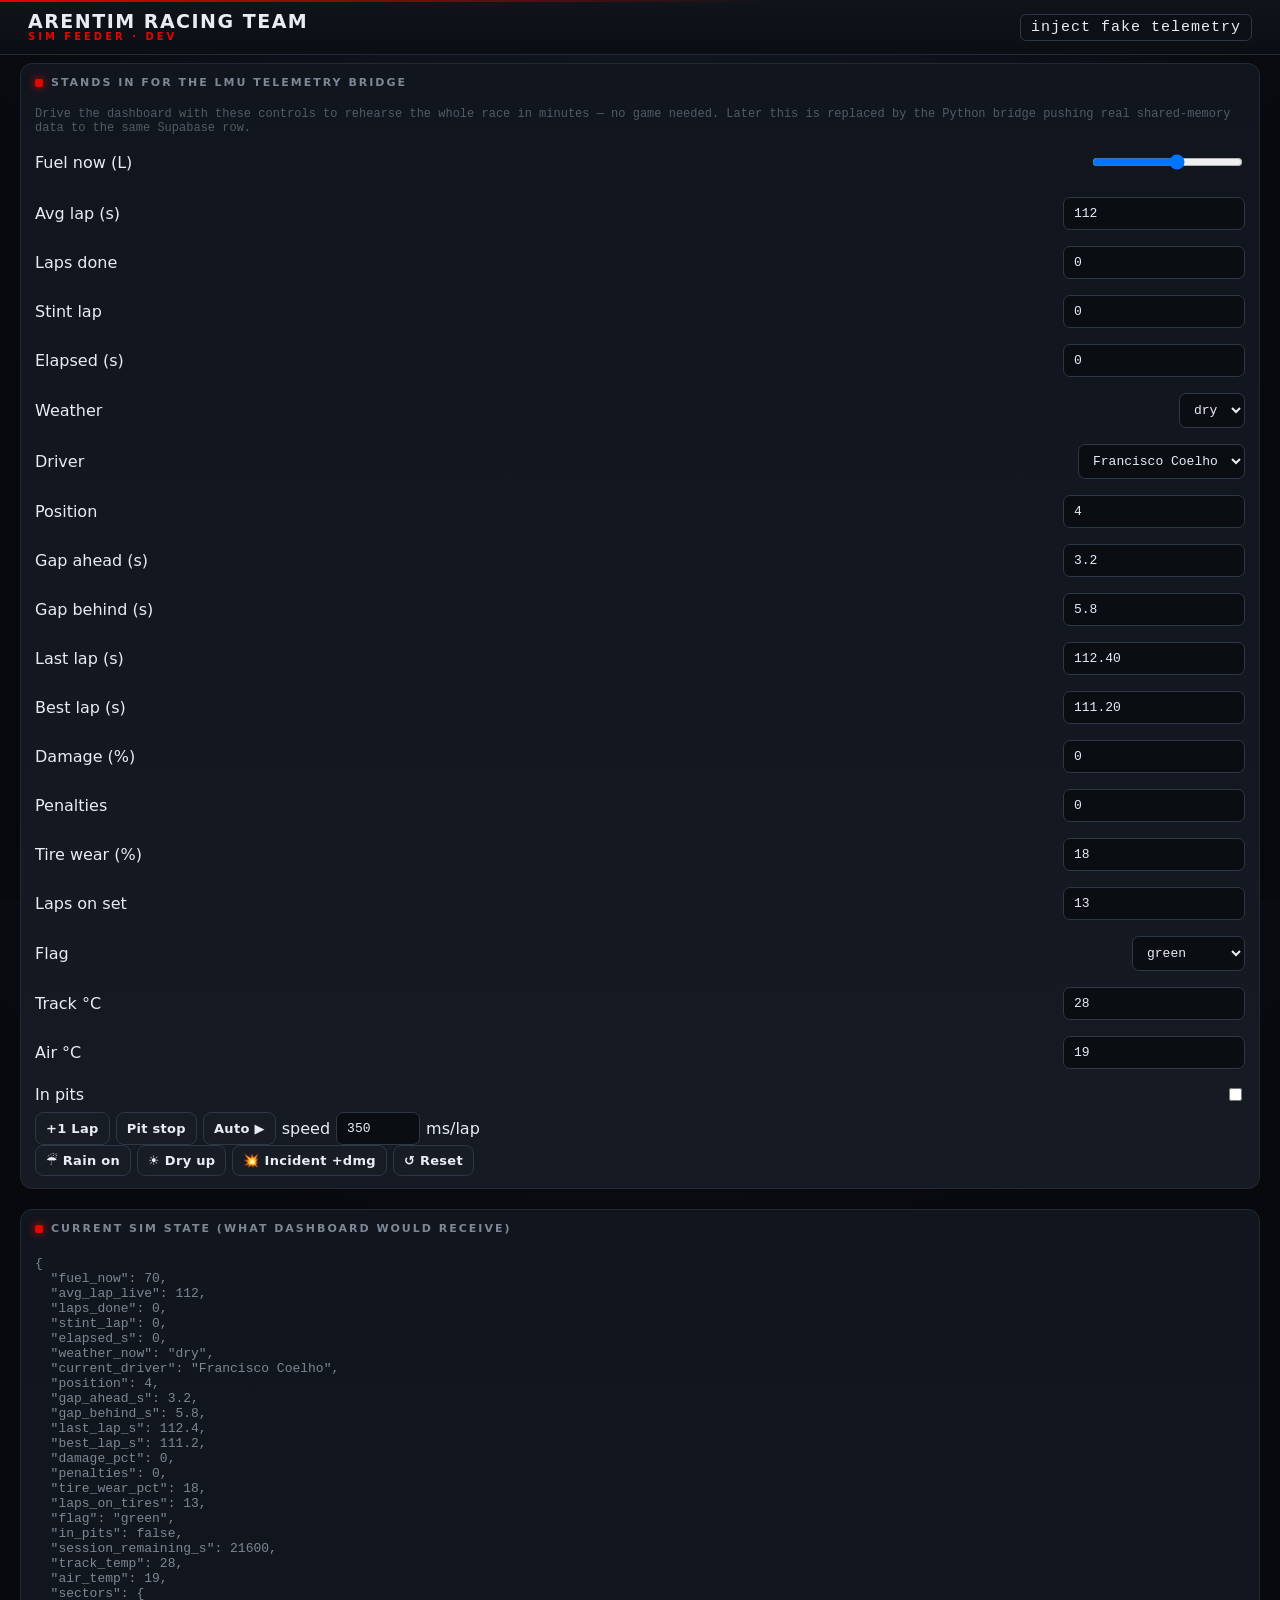
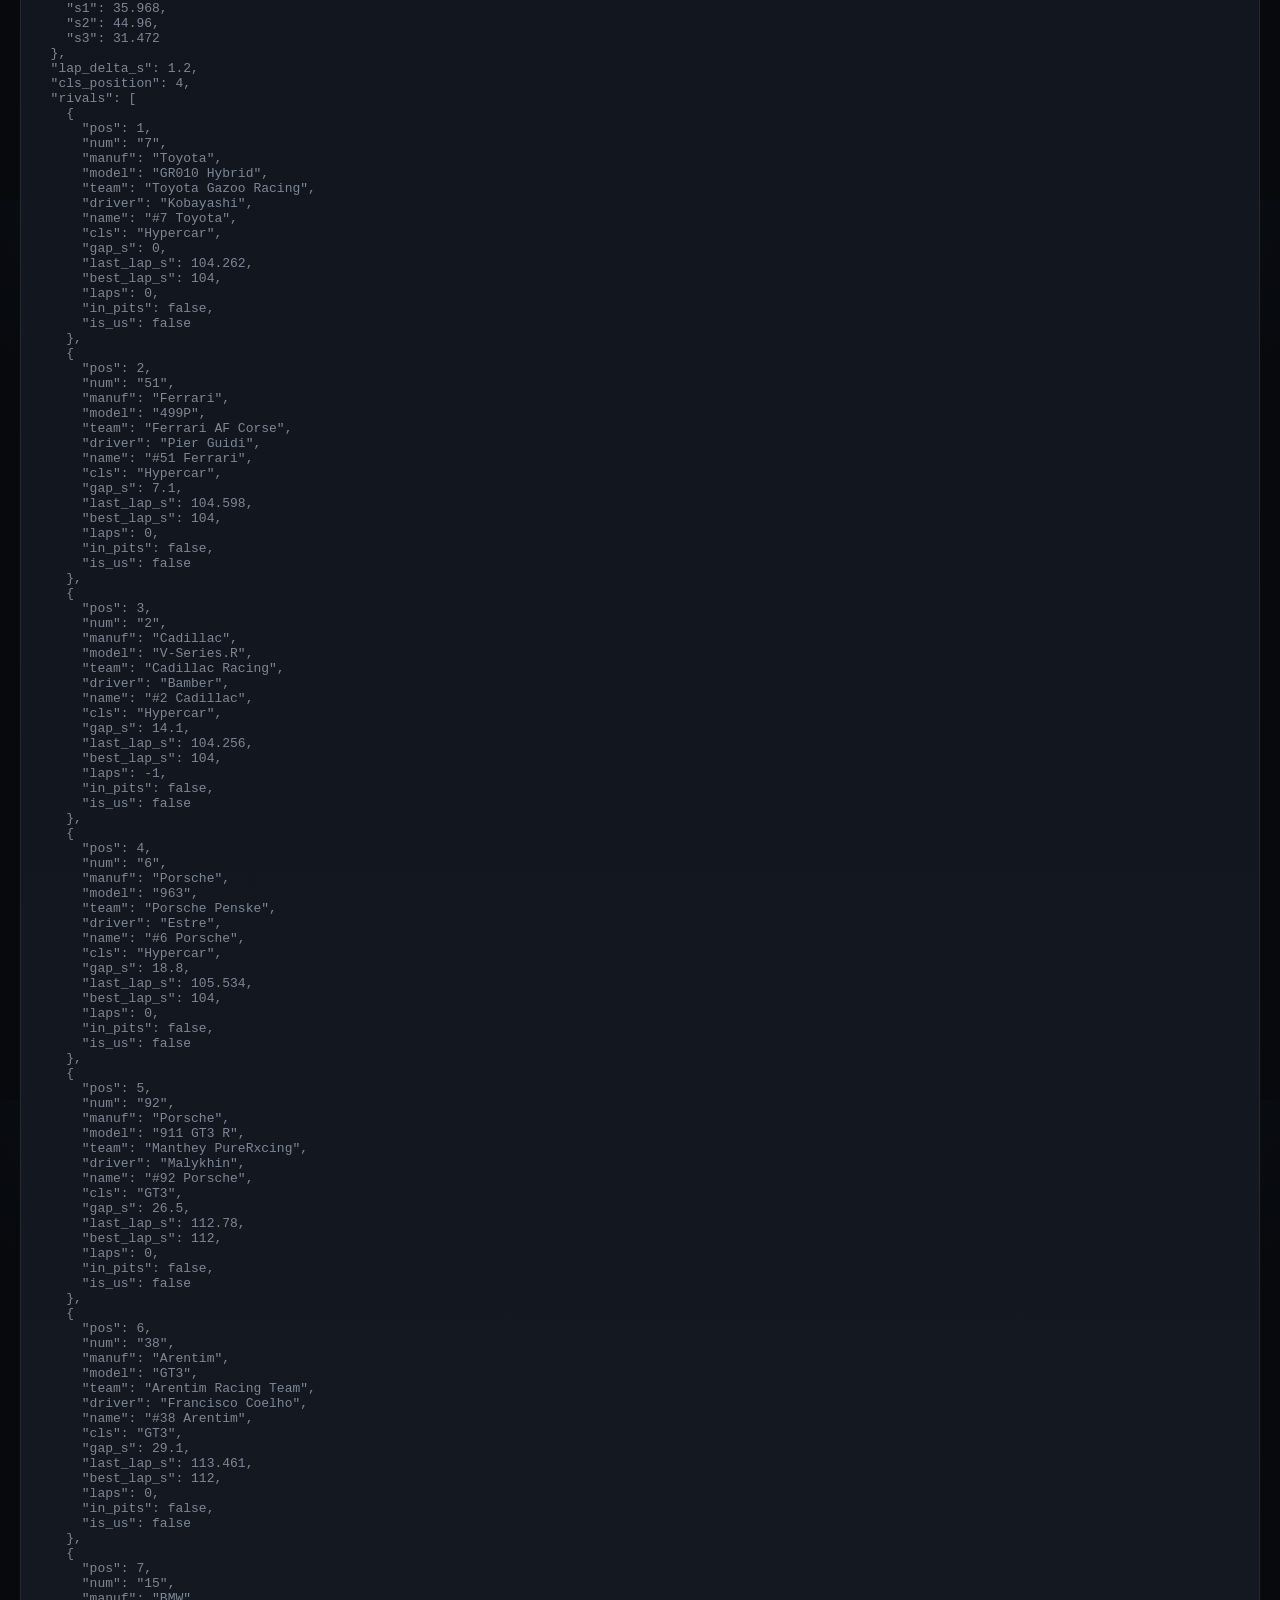
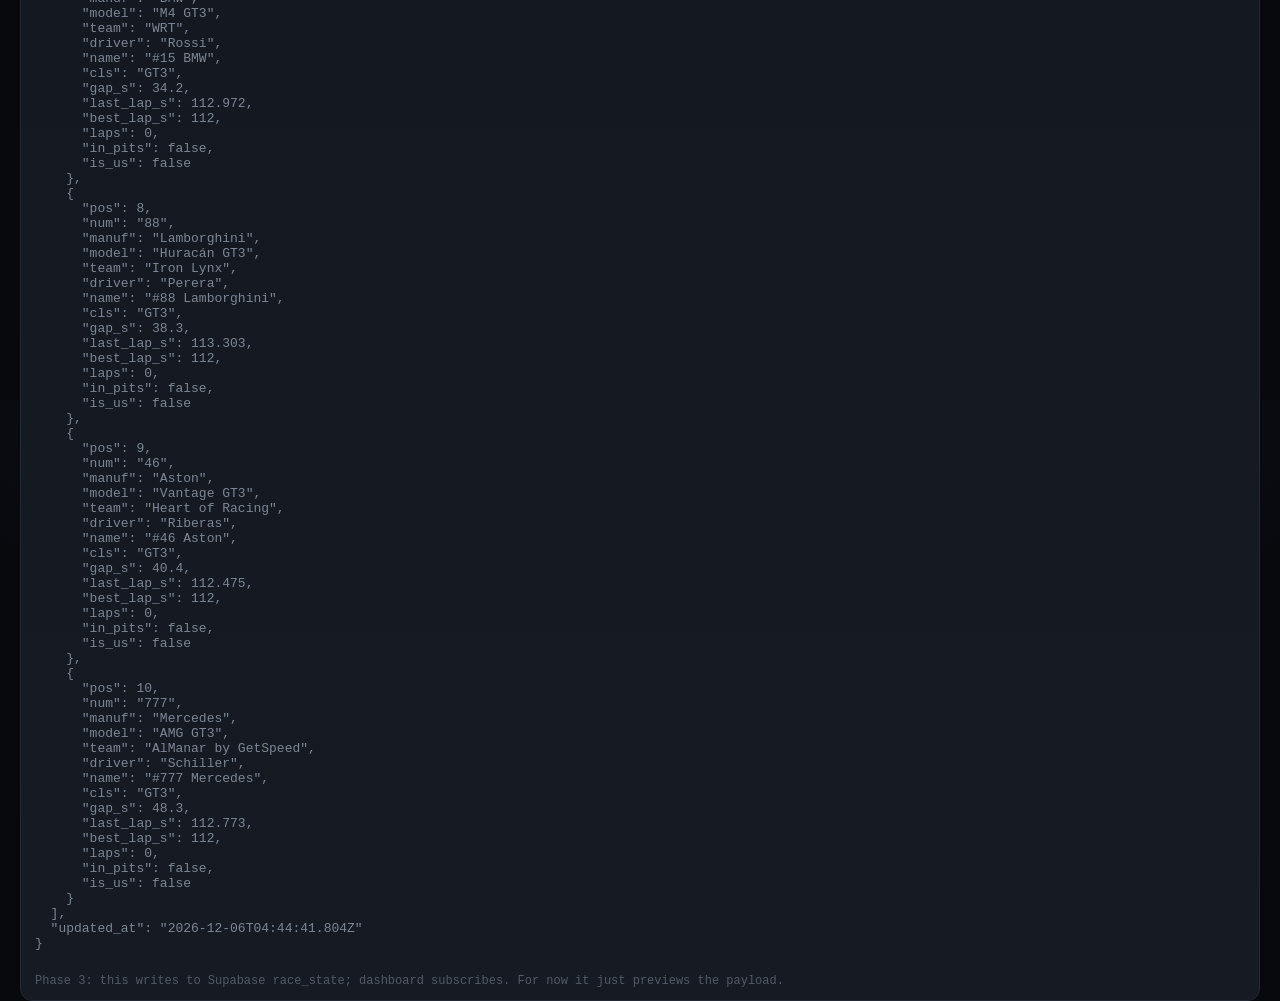
==== commit 1646042b: "Driver-name alias + Monza sim-feeder defaults - Driver aliases: map game-reported names to display n" ====
--- a/web/sim.html
+++ b/web/sim.html
@@ -19,8 +19,8 @@
       minutes — no game needed. Later this is replaced by the Python bridge pushing real
       shared-memory data to the same Supabase row.</p>
 
-    <label class="fld">Fuel now (L) <input type="range" id="fuel" min="0" max="75" value="75" oninput="upd()"></label>
-    <label class="fld">Avg lap (s) <input type="number" id="lap" value="95" oninput="upd()"></label>
+    <label class="fld">Fuel now (L) <input type="range" id="fuel" min="0" max="120" value="70" oninput="upd()"></label>
+    <label class="fld">Avg lap (s) <input type="number" id="lap" value="112" oninput="upd()"></label>
     <label class="fld">Laps done <input type="number" id="laps" value="0" oninput="upd()"></label>
     <label class="fld">Stint lap <input type="number" id="slap" value="0" oninput="upd()"></label>
     <label class="fld">Elapsed (s) <input type="number" id="el" value="0" oninput="upd()"></label>
@@ -33,8 +33,8 @@
     <label class="fld">Position <input type="number" id="pos" value="4" oninput="upd()"></label>
     <label class="fld">Gap ahead (s) <input type="number" step="0.1" id="ga" value="3.2" oninput="upd()"></label>
     <label class="fld">Gap behind (s) <input type="number" step="0.1" id="gb" value="5.8" oninput="upd()"></label>
-    <label class="fld">Last lap (s) <input type="number" step="0.001" id="ll" value="95.42" oninput="upd()"></label>
-    <label class="fld">Best lap (s) <input type="number" step="0.001" id="bl" value="94.18" oninput="upd()"></label>
+    <label class="fld">Last lap (s) <input type="number" step="0.001" id="ll" value="112.40" oninput="upd()"></label>
+    <label class="fld">Best lap (s) <input type="number" step="0.001" id="bl" value="111.20" oninput="upd()"></label>
     <label class="fld">Damage (%) <input type="number" id="dmg" value="0" oninput="upd()"></label>
     <label class="fld">Penalties <input type="number" id="pen" value="0" oninput="upd()"></label>
     <label class="fld">Tire wear (%) <input type="number" id="tw" value="18" oninput="upd()"></label>
--- a/web/css/style.css
+++ b/web/css/style.css
@@ -15,6 +15,14 @@
     radial-gradient(1200px 700px at 50% -8%, #141924 0%, var(--bg) 62%);
   color:var(--txt);font-family:var(--sans);min-height:100dvh;overflow-y:auto;
   display:flex;flex-direction:column;-webkit-font-smoothing:antialiased}
+/* Desktop: bound the page to the viewport so flex children (events log, strategy
+   table) fill the spare space and scroll INTERNALLY instead of growing the page.
+   Mobile (<=900) keeps natural page scroll — see the stacked-layout media query. */
+@media(min-width:901px){
+  html,body{height:100dvh}
+  body{overflow:hidden}
+  header{flex:0 0 auto}
+}
 
 /* ---- top bar ---- */
 header{position:relative;display:flex;align-items:center;gap:14px;
@@ -48,8 +56,11 @@
 .strat .tbl-scroll{flex:1 1 auto;max-height:none;min-height:0}
 /* stretch the plan rows to fill the spare card height instead of leaving a gap */
 .strat .tbl-scroll > table{height:100%}
-.rightcol{grid-template-columns:1fr 1fr;align-content:start}
-.rightcol .evpanel{grid-column:1 / -1}
+/* status/tires take their natural height; the events panel fills the rest of
+   the column so its log uses the spare space instead of leaving it blank */
+.rightcol{grid-template-columns:1fr 1fr;grid-template-rows:auto 1fr;min-height:0}
+.rightcol .evpanel{grid-column:1 / -1;display:flex;flex-direction:column;min-height:0}
+.evpanel .ev-log{flex:1 1 auto;min-height:0;max-height:none}
 
 /* ---- weather timeline strip ---- */
 .wx-strip{display:flex;align-items:center;gap:12px;flex:0 0 auto}
@@ -261,6 +272,34 @@
 .tyre .tv{font-family:var(--mono);font-size:10.5px;color:var(--mut);line-height:1.4}
 .dmg-meta{margin-top:16px;font-family:var(--mono);font-size:12px;color:var(--dim)}
 /* event log */
+/* ---- driver pace comparison ---- */
+.pace-title{font-family:var(--mono);font-size:11px;letter-spacing:1.5px;text-transform:uppercase;
+  color:var(--mut);margin:4px 0 8px}
+table.laptbl.pace{margin-bottom:18px}
+
+/* ---- next-stop call card ---- */
+.nextstop{margin:0 0 12px;padding:9px 11px;border-radius:9px;
+  background:linear-gradient(180deg,#121b26,#0e151d);border:1px solid var(--line);
+  border-left:3px solid var(--accent,#5fe08a)}
+.nextstop.due{border-left-color:#ffce45;background:linear-gradient(180deg,#201d10,#17130a)}
+.nextstop.finish{border-left-color:#b06cff}
+.ns-head{font-family:var(--mono);font-size:9px;letter-spacing:2px;color:var(--mut);
+  text-transform:uppercase;display:flex;align-items:center;gap:8px;margin-bottom:4px}
+.ns-when{margin-left:auto;letter-spacing:.5px;color:var(--txt);font-weight:700}
+.ns-now{color:#ffce45;font-weight:800;animation:nsblink 1s steps(2) infinite}
+@keyframes nsblink{50%{opacity:.4}}
+.ns-main{font-family:var(--sans);font-size:14px;color:var(--txt);font-weight:600;line-height:1.35}
+.ns-main b{font-weight:800}
+.ns-new{color:#5fe08a} .ns-keep{color:#9aa4b2} .ns-stay{color:#49b6ff}
+.ev-count{font-family:var(--mono);font-size:10px;font-weight:700;color:var(--txt);
+  background:#1a2430;border:1px solid var(--line);border-radius:10px;padding:1px 7px;letter-spacing:0}
+.ev-expand{margin-left:auto;font-family:var(--mono);font-size:10px;font-weight:700;
+  letter-spacing:.5px;color:var(--mut);background:#131b24;border:1px solid var(--line);
+  border-radius:6px;padding:3px 9px;cursor:pointer;text-transform:none}
+.ev-expand:hover{color:var(--txt);border-color:var(--line2)}
+.ev-clock{margin-left:auto;font-family:var(--mono);font-size:10px;color:var(--mut);flex:0 0 auto}
+/* modal event log is free to grow; inline stays a compact preview */
+#evLogFull{max-height:68dvh}
 .ev-log{margin-top:10px;display:flex;flex-direction:column;gap:6px;max-height:118px;overflow:auto}
 .ev-item{display:flex;gap:9px;align-items:flex-start;padding:7px 9px;
   background:#0d131b;border:1px solid var(--line);border-radius:8px;
@@ -273,7 +312,7 @@
 .ev-item .ev-t{font-family:var(--mono);font-weight:800;font-size:11px;color:var(--ek);
   flex:0 0 auto}
 .ev-reason{font-family:var(--sans);font-size:12px;color:var(--txt);font-weight:600;
-  white-space:nowrap;overflow:hidden;text-overflow:ellipsis}
+  white-space:nowrap;overflow:hidden;text-overflow:ellipsis;flex:1 1 auto;min-width:0}
 .ev-meta{font-family:var(--mono);font-size:10px;color:var(--mut);margin-top:2px}
 .ev-item .ok{color:var(--ok);font-weight:700} .ev-item .bad{color:var(--bad);font-weight:700}
 
@@ -319,17 +358,38 @@
   .twheels{margin-top:8px;gap:5px}
   .tw{padding:4px 3px}
   .tw-pct{font-size:14px}
+  /* reclaim the height the Next-Stop card adds so the board still fits one screen */
+  .kv{padding:5px 2px}
+  .nextstop{margin-bottom:7px;padding:6px 10px}
+  .ns-main{font-size:13px}
 }
 /* very short windows (not fullscreen): shrink the hero + gaps so it still fits */
 @media(min-width:901px) and (max-height:980px){
   .wrap{gap:8px;padding:8px clamp(12px,2vw,20px)}
   .big3 .stat{padding:10px 16px}
-  .big3 .val{font-size:clamp(34px,4.6vw,58px)}
+  .big3 .val{font-size:clamp(30px,4vw,48px)}
   .big3 .label{font-size:11px}
   .strip{gap:8px} .mini{padding:7px 11px}
   .ev-log{max-height:62px}
   .twheels{margin-top:6px}
   .panel{padding:12px 14px} .panel h2{margin:0 0 8px}
+  /* tightest tier — keep the Next-Stop card but squeeze the rest hard */
+  .kv{padding:4px 2px;font-size:13px}
+  .kv .v{font-size:15px}
+  .nextstop{margin-bottom:6px;padding:5px 9px}
+  .ns-head{margin-bottom:2px}
+  .ns-main{font-size:12px;line-height:1.25}
+  .btns{gap:6px}
+  .btns button{padding:7px 10px}
+  .big3 .val{font-size:clamp(28px,3.6vw,44px)}
+  .big3 .stat{padding:8px 16px}
+  .strip{gap:6px} .mini{padding:5px 9px}
+  .wx-strip{gap:8px}
+  .tw{padding:2px 3px} .twheels{gap:4px;margin-top:5px}
+  .ev-log{max-height:54px}
+  /* free horizontal room so long driver-name values stay on ONE line (no wrap) */
+  .kv .k{font-size:10px;letter-spacing:.5px}
+  .kv .v{font-size:14px}
 }
 @media(max-width:560px){
   .big3{grid-template-columns:1fr} .stat{padding:14px 10px}
@@ -443,6 +503,9 @@
   background:radial-gradient(circle at 50% 40%, #ffffff 0%, #e9edf3 100%);
   box-shadow:0 1px 4px rgba(0,0,0,.35),inset 0 0 0 1px rgba(255,255,255,.5)}
 .mlogo{max-width:34px;max-height:34px;object-fit:contain;display:block}
+/* dark plate for light/silver logos (e.g. Genesis) that vanish on the white plate */
+.mbadge.plate-dark{background:radial-gradient(circle at 50% 40%, #2a3340 0%, #141a22 100%);
+  box-shadow:0 1px 4px rgba(0,0,0,.4),inset 0 0 0 1px rgba(255,255,255,.08)}
 /* monogram fallback (no logo file): subtle neutral chip, brand-colour letters */
 .mbadge.nologo{background:#0d131b;border:1px solid var(--line2);color:var(--mc);
   font-family:var(--mono);font-weight:800;font-size:13px;letter-spacing:.5px}
@@ -531,6 +594,9 @@
   border-radius:3px;padding:1px 5px;margin-left:6px;vertical-align:middle}
 .tag-finish{font-family:var(--mono);font-size:10px;font-weight:700;color:#0b0e13;background:#b06cff;
   border-radius:3px;padding:1px 5px;margin-left:6px;vertical-align:middle}
+.tag-stay{font-family:var(--mono);font-size:10px;font-weight:600;color:#9aa4b2;background:transparent;
+  border:1px solid #2a3340;border-radius:3px;padding:1px 5px;margin-left:6px;vertical-align:middle}
+tr.splash td{opacity:.72}
 #sectorBody{flex:0 0 auto}
 .sec-row{display:grid;grid-template-columns:repeat(4,1fr);gap:8px;margin-top:14px}
 .sec{background:var(--panel2);border:1px solid var(--line);border-radius:8px;padding:8px 10px;
